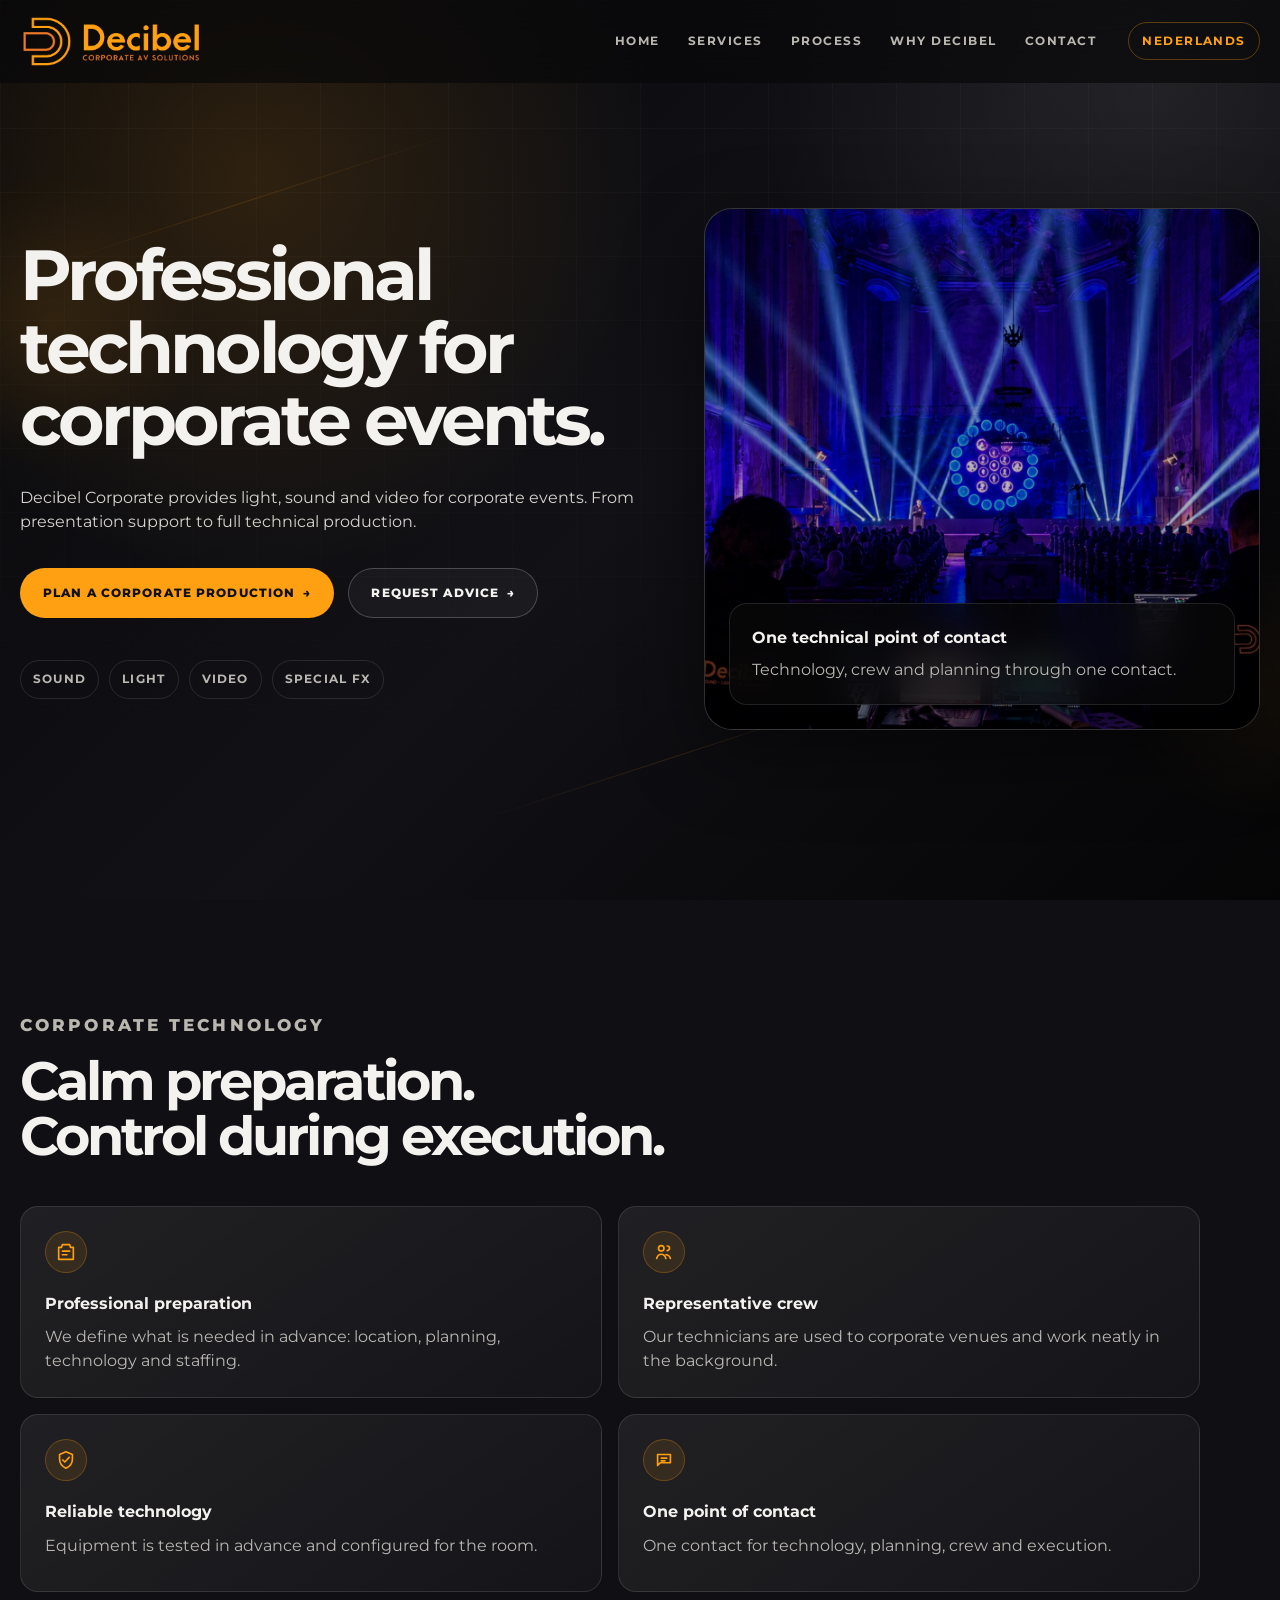
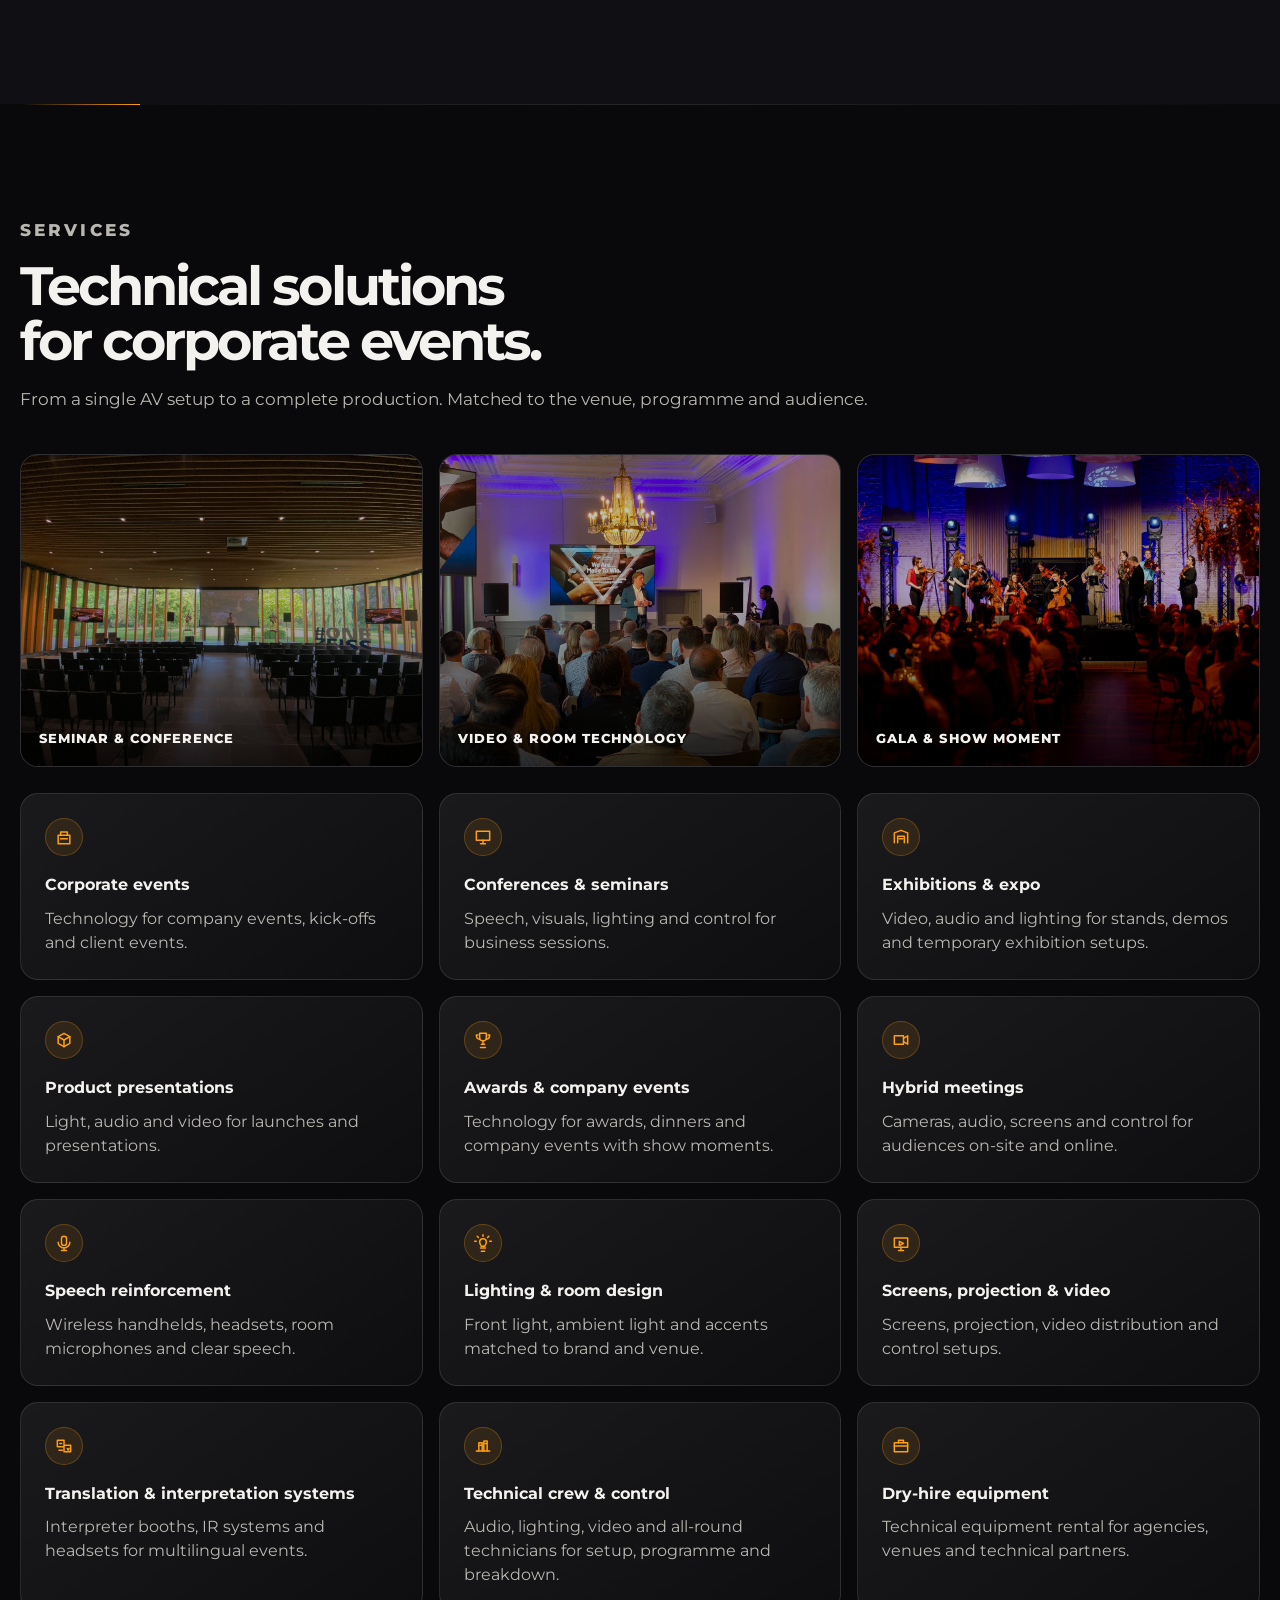
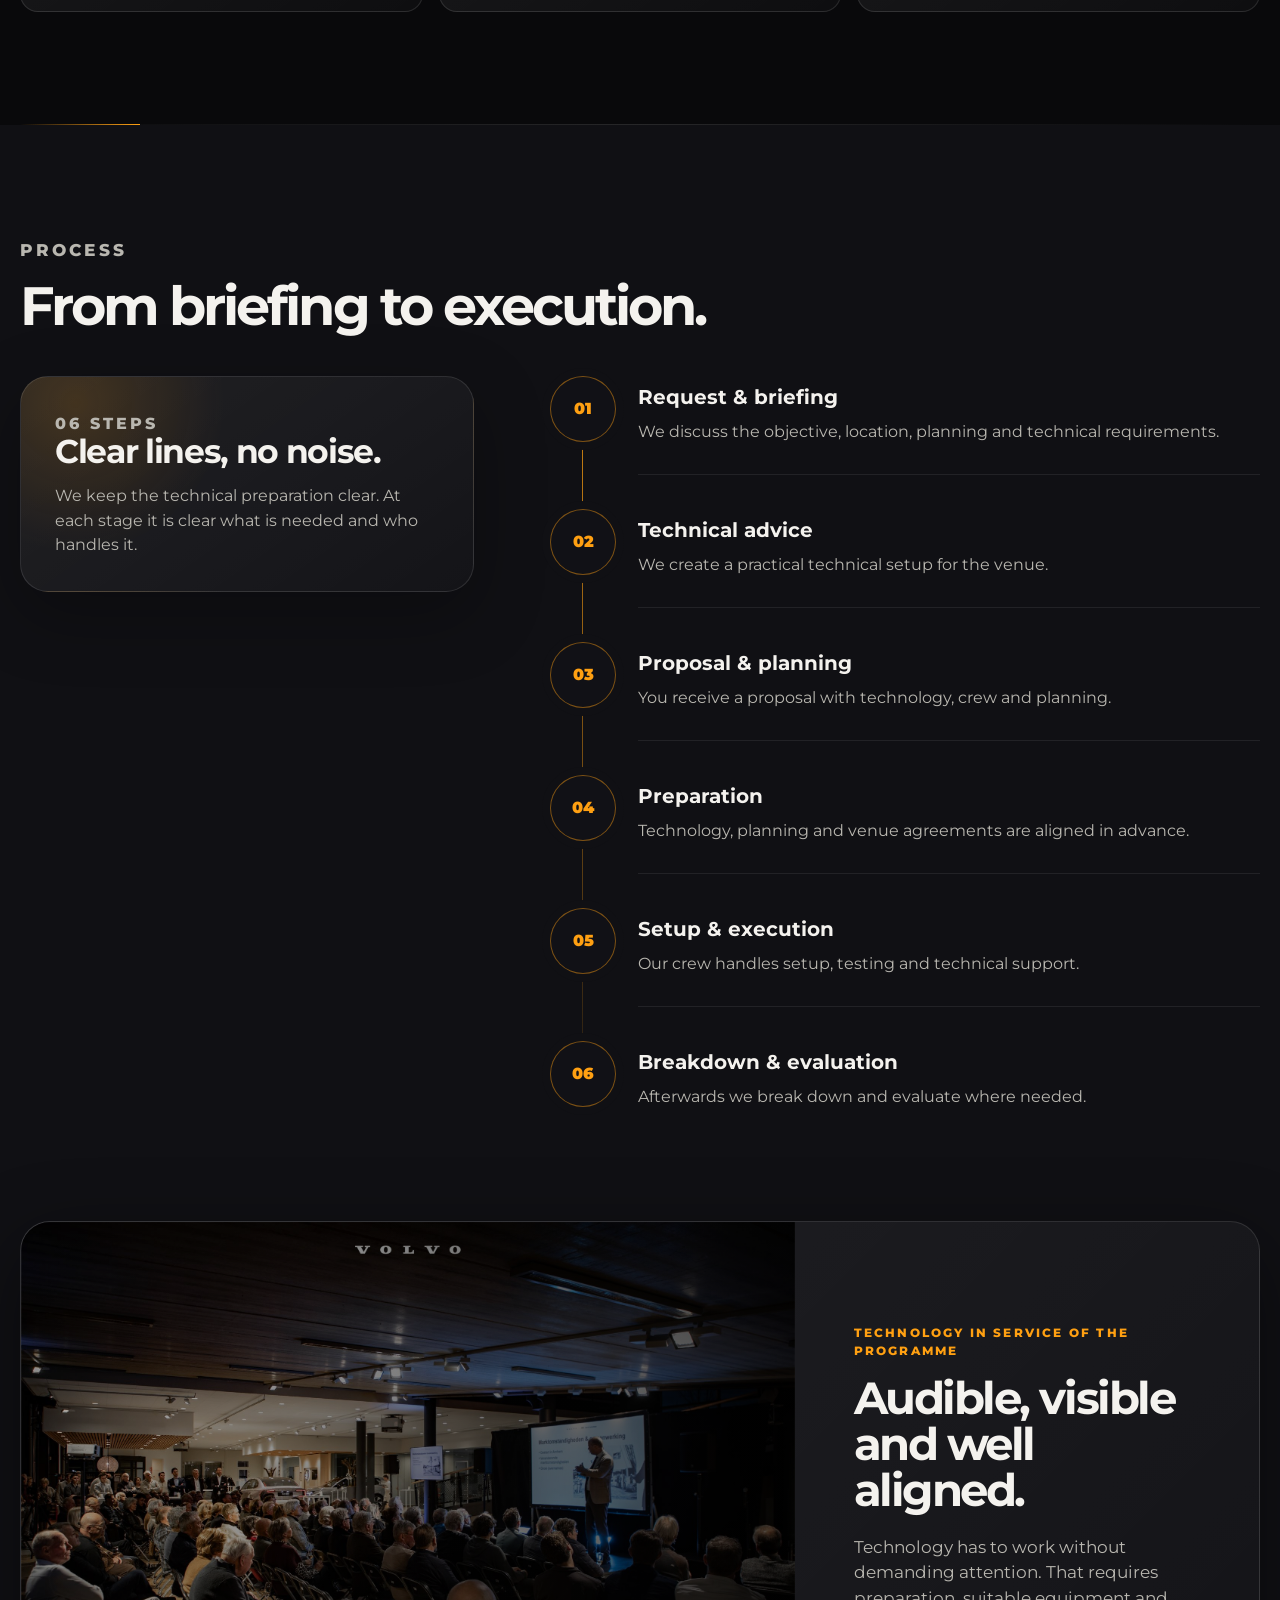
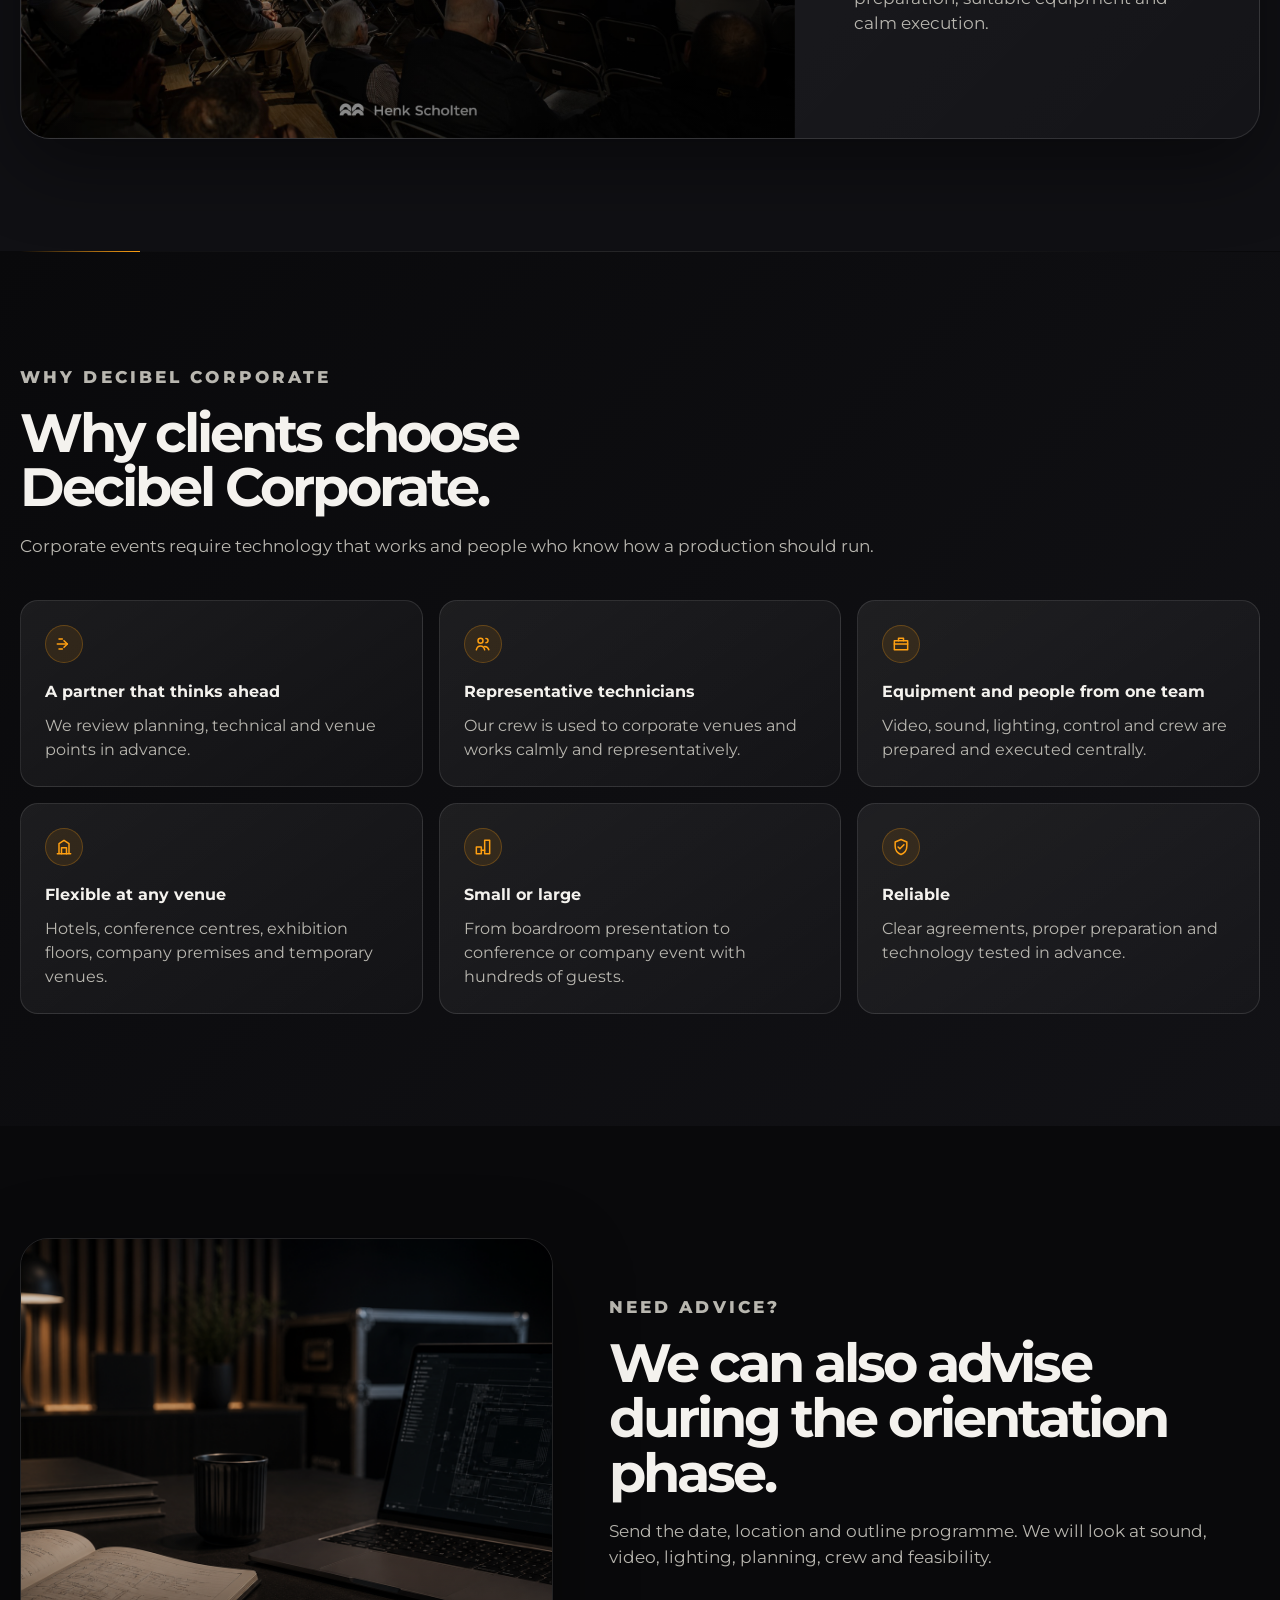
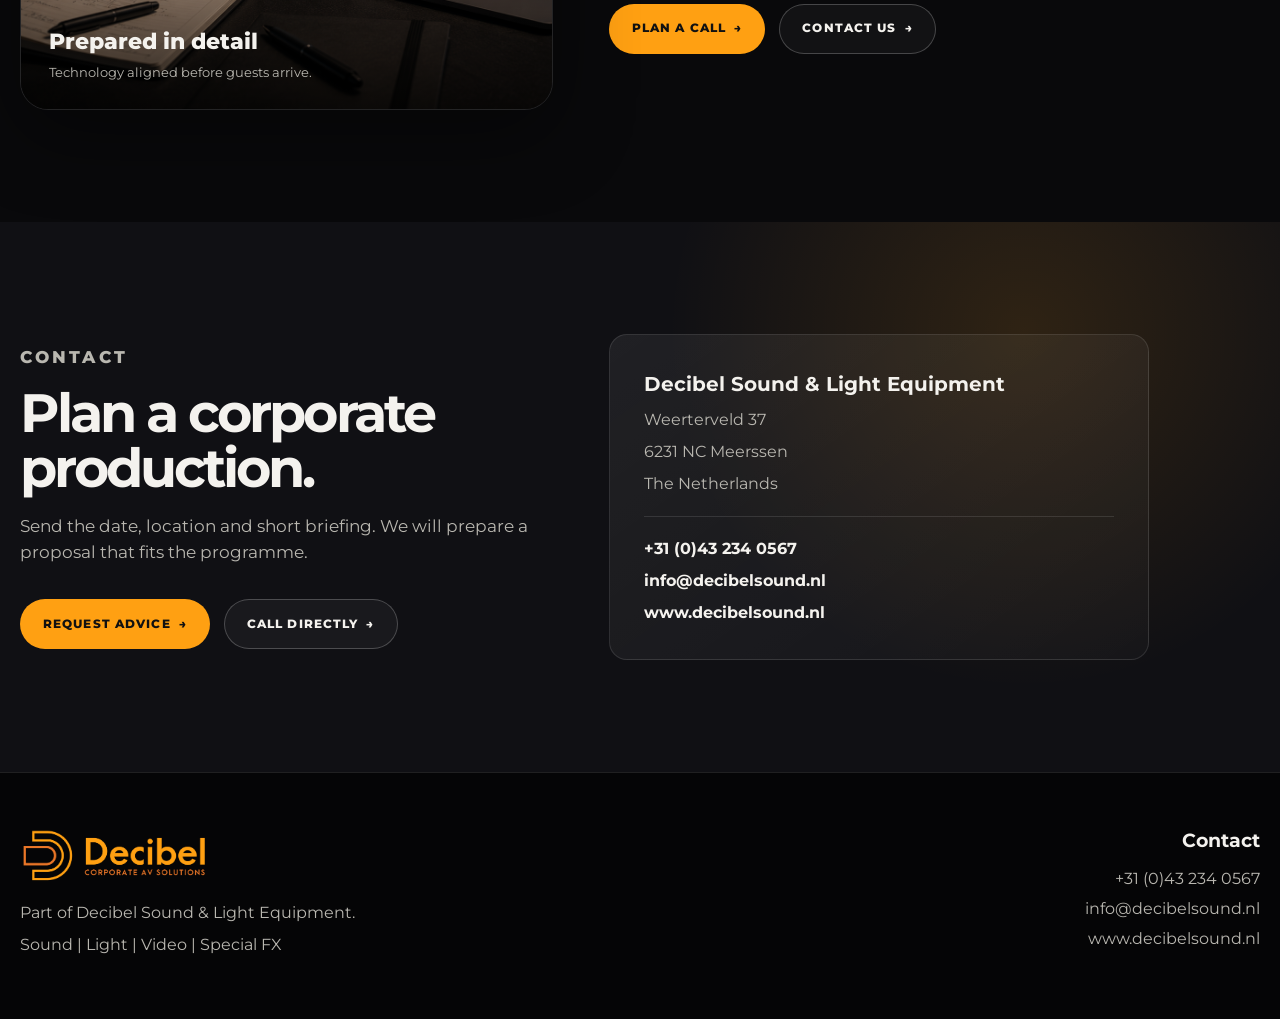
==== en/index.html @ 60fccd9e "Add files via upload" ====
<!DOCTYPE html>

<html lang="en">
<head>
<meta charset="utf-8"/>
<meta content="width=device-width, initial-scale=1" name="viewport"/>










<title>Decibel Corporate | Sound, lighting and video for business events</title><meta content="Decibel Corporate provides sound, lighting, video, show control and technical crew for corporate events, conferences, seminars, trade shows and presentations." name="description"/><meta content="index, follow" name="robots"/><meta content="#0b0b0d" name="theme-color"/><link href="https://corporate.decibelsound.nl/en/" rel="canonical"/><link href="https://corporate.decibelsound.nl/nl/" hreflang="nl" rel="alternate"/><link href="https://corporate.decibelsound.nl/en/" hreflang="en" rel="alternate"/><link href="https://corporate.decibelsound.nl/" hreflang="x-default" rel="alternate"/><meta content="website" property="og:type"/><meta content="Decibel Corporate" property="og:site_name"/><meta content="Decibel Corporate | Corporate event technology" property="og:title"/><meta content="Sound, lighting, video and technical crew for corporate events, conferences, seminars, trade shows and business productions." property="og:description"/><meta content="https://corporate.decibelsound.nl/en/" property="og:url"/><meta content="en_US" property="og:locale"/><meta content="https://corporate.decibelsound.nl/assets/hero-corporate.jpg" property="og:image"/><meta content="2048" property="og:image:width"/><meta content="1152" property="og:image:height"/><meta content="Decibel Corporate event technology in a blue-lit venue" property="og:image:alt"/><meta content="summary_large_image" name="twitter:card"/><meta content="Decibel Corporate | Corporate event technology" name="twitter:title"/><meta content="Sound, lighting, video and technical crew for corporate events, conferences, seminars, trade shows and business productions." name="twitter:description"/><meta content="https://corporate.decibelsound.nl/assets/hero-corporate.jpg" name="twitter:image"/><link href="https://fonts.googleapis.com" rel="preconnect"/><link crossorigin="" href="https://fonts.gstatic.com" rel="preconnect"/><link as="image" fetchpriority="high" href="../assets/hero-corporate.jpg" rel="preload"/><link href="../assets/favicon.png" rel="icon" type="image/png"/><link href="../assets/apple-touch-icon.png" rel="apple-touch-icon"/><link href="../site.webmanifest" rel="manifest"/><link href="https://fonts.googleapis.com/css2?family=Montserrat:wght@400;500;600;700;800&amp;display=swap" rel="stylesheet"/><link href="../style.css" rel="stylesheet"/><script type="application/ld+json">{
  "@context": "https://schema.org",
  "@type": "LocalBusiness",
  "name": "Decibel Corporate",
  "alternateName": "Decibel Corporate AV Solutions",
  "parentOrganization": {
    "@type": "Organization",
    "name": "Decibel Sound & Light Equipment",
    "url": "https://www.decibelsound.nl/"
  },
  "url": "https://corporate.decibelsound.nl/",
  "telephone": "+31 43 234 0567",
  "email": "info@decibelsound.nl",
  "image": "https://corporate.decibelsound.nl/assets/hero-corporate.jpg",
  "logo": "https://corporate.decibelsound.nl/assets/decibel-corporate.png",
  "address": {
    "@type": "PostalAddress",
    "streetAddress": "Weerterveld 37",
    "postalCode": "6231 NC",
    "addressLocality": "Meerssen",
    "addressCountry": "NL"
  },
  "areaServed": [
    "Nederland",
    "Belgium",
    "Germany"
  ],
  "description": "Decibel Corporate provides sound, lighting, video, show control and technical crew for corporate events, conferences, seminars, trade shows and presentations."
}</script></head>
<body>
<a class="skip-link" href="#main">Skip to content</a>
<header class="site-header" id="siteHeader">
<div class="container header-inner">
<a aria-label="Decibel Corporate home" class="brand" href="#home">
<img alt="Decibel Corporate AV Solutions" class="brand-logo corporate-logo" height="609" src="../assets/decibel-corporate.png" width="2047"/>
</a>
<button aria-controls="siteNav" aria-expanded="false" aria-label="Open menu" class="nav-toggle" id="navToggle">
<span></span><span></span><span></span>
</button>
<nav aria-label="Main navigation" class="site-nav" id="siteNav">
<a href="#home">Home</a>
<a href="#diensten">Services</a>
<a href="#werkwijze">Process</a>
<a href="#waarom">Why Decibel</a>
<a href="#contact">Contact</a>
<a class="nav-language" data-lang-switch="nl" href="../nl/index.html">Nederlands</a></nav>
</div>
</header>
<main id="main">
<section class="hero section" id="home">
<div class="hero-bg"></div>
<div aria-hidden="true" class="ambient-orb orb-one"></div>
<div aria-hidden="true" class="ambient-orb orb-two"></div>
<div aria-hidden="true" class="tech-lines"><span></span><span></span><span></span></div>
<div class="container hero-grid">
<div class="hero-content reveal">
<h1>Professional technology for corporate events.</h1>
<p class="hero-subtitle">Decibel Corporate provides light, sound and video for corporate events. From presentation support to full technical production.</p>
<div class="hero-actions">
<a class="btn btn-primary" href="#contact">Plan a corporate production <span aria-hidden="true" class="btn-arrow">→</span></a>
<a class="btn btn-secondary" href="#diensten">Request advice <span aria-hidden="true" class="btn-arrow">→</span></a>
</div>
<div aria-label="Core areas" class="hero-meta">
<span>Sound</span>
<span>Light</span>
<span>Video</span>
<span>Special FX</span>
</div>
</div>
<div aria-label="Corporate event with light, sound and control" class="hero-visual reveal">
<div class="visual-card image-card">
<img alt="Control position during a corporate production in a blue-lit venue with Decibel crew" fetchpriority="high" height="1152" src="../assets/hero-corporate.jpg" width="2048"/>
<div class="visual-panel">
<strong>One technical point of contact</strong>
<p>Technology, crew and planning through one contact.</p>
</div>
</div>
</div>
</div>
</section>
<section aria-labelledby="trust-title" class="section trust">
<div class="container">
<div class="section-heading reveal">
<p class="eyebrow">Corporate technology</p>
<h2 id="trust-title">Calm preparation.<br/><span class="headline-line">Control during execution.</span></h2>
</div>
<div class="trust-grid compact-trust">
<article class="trust-item reveal"><div class="mini-icon icon-plan"><svg aria-hidden="true" viewbox="0 0 24 24"><path d="M8 4h8l1 3h3v13H4V7h3l1-3Z"></path><path d="M8 11h8M8 15h5"></path></svg></div><h3>Professional preparation</h3><p>We define what is needed in advance: location, planning, technology and staffing.</p></article>
<article class="trust-item reveal"><div class="mini-icon icon-crew"><svg aria-hidden="true" viewbox="0 0 24 24"><path d="M9 11a3 3 0 1 0 0-6 3 3 0 0 0 0 6Z"></path><path d="M15.5 10.5a2.5 2.5 0 1 0 0-5"></path><path d="M4 19c.8-3 2.6-4.5 5-4.5s4.2 1.5 5 4.5"></path><path d="M14 15c2.4.1 4.2 1.4 5 4"></path></svg></div><h3>Representative crew</h3><p>Our technicians are used to corporate venues and work neatly in the background.</p></article>
<article class="trust-item reveal"><div class="mini-icon icon-signal"><svg aria-hidden="true" viewbox="0 0 24 24"><path d="M12 3l7 3v5c0 4.4-2.8 8.2-7 10-4.2-1.8-7-5.6-7-10V6l7-3Z"></path><path d="M8.5 12l2.2 2.2 4.8-5"></path></svg></div><h3>Reliable technology</h3><p>Equipment is tested in advance and configured for the room.</p></article>
<article class="trust-item reveal"><div class="mini-icon icon-contact"><svg aria-hidden="true" viewbox="0 0 24 24"><path d="M5 6h14v9H8l-3 3V6Z"></path><path d="M9 10h6M9 13h4"></path></svg></div><h3>One point of contact</h3><p>One contact for technology, planning, crew and execution.</p></article>
</div>
</div>
</section>
<div aria-hidden="true" class="section-divider"><span></span></div>
<section aria-labelledby="services-title" class="section services" id="diensten">
<div class="container">
<div class="section-heading wide reveal">
<p class="eyebrow">Services</p>
<h2 id="services-title">Technical solutions<br/><span class="headline-line">for corporate events.</span></h2>
<p>From a single AV setup to a complete production. Matched to the venue, programme and audience.</p>
</div>
<div aria-label="Examples of corporate productions and technology" class="image-strip reveal">
<figure><img alt="Clean seminar setup with projection screen and room audio" decoding="async" height="1200" loading="lazy" src="../assets/boardroom-seminar.jpeg" width="1600"/><figcaption>Seminar &amp; conference</figcaption></figure>
<figure><img alt="Corporate presentation with screens, audio and camera" decoding="async" height="1125" loading="lazy" src="../assets/venue-truck.jpg" width="1448"/><figcaption>Video &amp; room technology</figcaption></figure>
<figure><img alt="Business dinner with stage, lighting and live music" decoding="async" height="1000" loading="lazy" src="../assets/corporate-gala.jpg" width="1500"/><figcaption>Gala &amp; show moment</figcaption></figure>
</div>
<div class="card-grid services-grid">
<article class="service-card reveal"><div aria-hidden="true" class="service-icon"><svg aria-hidden="true" viewbox="0 0 24 24"><path d="M5 10h14v10H5V10Z"></path><path d="M8 10V6h8v4M8 14h8"></path></svg></div><h3>Corporate events</h3><p>Technology for company events, kick-offs and client events.</p></article>
<article class="service-card reveal"><div aria-hidden="true" class="service-icon"><svg aria-hidden="true" viewbox="0 0 24 24"><path d="M4 5h16v11H4V5Z"></path><path d="M9 20h6M12 16v4"></path></svg></div><h3>Conferences &amp; seminars</h3><p>Speech, visuals, lighting and control for business sessions.</p></article>
<article class="service-card reveal"><div aria-hidden="true" class="service-icon"><svg aria-hidden="true" viewbox="0 0 24 24"><path d="M4 19V7l8-3 8 3v12"></path><path d="M8 19v-8h8v8M10 14h4"></path></svg></div><h3>Exhibitions &amp; expo</h3><p>Video, audio and lighting for stands, demos and temporary exhibition setups.</p></article>
<article class="service-card reveal"><div aria-hidden="true" class="service-icon"><svg aria-hidden="true" viewbox="0 0 24 24"><path d="M12 4l7 4-7 4-7-4 7-4Z"></path><path d="M5 8v8l7 4 7-4V8"></path><path d="M12 12v8"></path></svg></div><h3>Product presentations</h3><p>Light, audio and video for launches and presentations.</p></article>
<article class="service-card reveal"><div aria-hidden="true" class="service-icon"><svg aria-hidden="true" viewbox="0 0 24 24"><path d="M8 4h8v5a4 4 0 0 1-8 0V4Z"></path><path d="M6 6H4c0 3 1.5 5 4 5M18 6h2c0 3-1.5 5-4 5"></path><path d="M12 13v4M9 21h6M10 17h4"></path></svg></div><h3>Awards &amp; company events</h3><p>Technology for awards, dinners and company events with show moments.</p></article>
<article class="service-card reveal"><div aria-hidden="true" class="service-icon"><svg aria-hidden="true" viewbox="0 0 24 24"><path d="M4 7h11v10H4V7Z"></path><path d="M15 10l5-3v10l-5-3"></path></svg></div><h3>Hybrid meetings</h3><p>Cameras, audio, screens and control for audiences on-site and online.</p></article>
<article class="service-card reveal"><div aria-hidden="true" class="service-icon"><svg aria-hidden="true" viewbox="0 0 24 24"><path d="M12 4a3 3 0 0 0-3 3v5a3 3 0 0 0 6 0V7a3 3 0 0 0-3-3Z"></path><path d="M5 11a7 7 0 0 0 14 0M12 18v3M9 21h6"></path></svg></div><h3>Speech reinforcement</h3><p>Wireless handhelds, headsets, room microphones and clear speech.</p></article>
<article class="service-card reveal"><div aria-hidden="true" class="service-icon"><svg aria-hidden="true" viewbox="0 0 24 24"><path d="M9 18h6M10 22h4"></path><path d="M8 11a4 4 0 1 1 8 0c0 2-1.4 3-2 5h-4c-.6-2-2-3-2-5Z"></path><path d="M12 2v2M4 10H2M22 10h-2M5 4l1.5 1.5M19 4l-1.5 1.5"></path></svg></div><h3>Lighting &amp; room design</h3><p>Front light, ambient light and accents matched to brand and venue.</p></article>
<article class="service-card reveal"><div aria-hidden="true" class="service-icon"><svg aria-hidden="true" viewbox="0 0 24 24"><path d="M4 6h16v11H4V6Z"></path><path d="M9 21h6M12 17v4"></path><path d="M10 10l5 2.5-5 2.5v-5Z"></path></svg></div><h3>Screens, projection &amp; video</h3><p>Screens, projection, video distribution and control setups.</p></article>
<article class="service-card reveal"><div aria-hidden="true" class="service-icon"><svg aria-hidden="true" viewbox="0 0 24 24"><path d="M4 5h8v8H4V5ZM12 11h8v8h-8v-8Z"></path><path d="M7 9h2M6 17h4M16 15l1 2 1-2"></path></svg></div><h3>Translation &amp; interpretation systems</h3><p>Interpreter booths, IR systems and headsets for multilingual events.</p></article>
<article class="service-card reveal"><div aria-hidden="true" class="service-icon"><svg aria-hidden="true" viewbox="0 0 24 24"><path d="M4 18h16"></path><path d="M7 18V8h4v10M13 18V6h4v12"></path><path d="M8 11h2M14 9h2"></path></svg></div><h3>Technical crew &amp; control</h3><p>Audio, lighting, video and all-round technicians for setup, programme and breakdown.</p></article>
<article class="service-card reveal"><div aria-hidden="true" class="service-icon"><svg aria-hidden="true" viewbox="0 0 24 24"><path d="M4 8h16v11H4V8Z"></path><path d="M9 8V5h6v3M4 12h16"></path></svg></div><h3>Dry-hire equipment</h3><p>Technical equipment rental for agencies, venues and technical partners.</p></article>
</div>
</div>
</section>
<div aria-hidden="true" class="section-divider reverse"><span></span></div>
<section aria-labelledby="process-title" class="section process" id="werkwijze">
<div class="container">
<div class="section-heading reveal">
<p class="eyebrow">Process</p>
<h2 id="process-title">From briefing to execution.</h2>
</div>
<div class="process-layout reveal">
<div class="process-intro">
<p class="process-kicker">06 steps</p>
<h3>Clear lines, no noise.</h3>
<p>We keep the technical preparation clear. At each stage it is clear what is needed and who handles it.</p>
</div>
<div aria-label="Process in six steps" class="process-line">
<article class="process-step reveal">
<span class="process-number">01</span>
<div><h3>Request &amp; briefing</h3><p>We discuss the objective, location, planning and technical requirements.</p></div>
</article>
<article class="process-step reveal">
<span class="process-number">02</span>
<div><h3>Technical advice</h3><p>We create a practical technical setup for the venue.</p></div>
</article>
<article class="process-step reveal">
<span class="process-number">03</span>
<div><h3>Proposal &amp; planning</h3><p>You receive a proposal with technology, crew and planning.</p></div>
</article>
<article class="process-step reveal">
<span class="process-number">04</span>
<div><h3>Preparation</h3><p>Technology, planning and venue agreements are aligned in advance.</p></div>
</article>
<article class="process-step reveal">
<span class="process-number">05</span>
<div><h3>Setup &amp; execution</h3><p>Our crew handles setup, testing and technical support.</p></div>
</article>
<article class="process-step reveal">
<span class="process-number">06</span>
<div><h3>Breakdown &amp; evaluation</h3><p>Afterwards we break down and evaluate where needed.</p></div>
</article>
</div>
</div>
</div>
</section>
<section aria-label="Corporate production in execution" class="visual-break reveal">
<div class="container visual-break-inner">
<figure class="visual-break-image">
<img alt="Corporate presentation with audience, projection screen and technical support" decoding="async" height="1365" loading="lazy" src="../assets/corporate-volvo.jpg" width="2048"/>
</figure>
<div class="visual-break-copy">
<p class="eyebrow">Technology in service of the programme</p>
<h2>Audible, visible and well aligned.</h2>
<p>Technology has to work without demanding attention. That requires preparation, suitable equipment and calm execution.</p>
</div>
</div>
</section>
<div aria-hidden="true" class="section-divider"><span></span></div>
<section aria-labelledby="client-reasons-title" class="section client-reasons" id="waarom">
<div class="container">
<div class="section-heading wide reveal">
<p class="eyebrow">Why Decibel Corporate</p>
<h2 id="client-reasons-title">Why clients choose<br/><span class="headline-line">Decibel Corporate.</span></h2>
<p>Corporate events require technology that works and people who know how a production should run.</p>
</div>
<div class="card-grid reason-grid">
<article class="service-card reveal"><div aria-hidden="true" class="service-icon"><svg aria-hidden="true" viewbox="0 0 24 24"><path d="M4 12h12"></path><path d="M12 8l4 4-4 4"></path><path d="M6 6h4M6 18h4"></path></svg></div><h3>A partner that thinks ahead</h3><p>We review planning, technical and venue points in advance.</p></article>
<article class="service-card reveal"><div aria-hidden="true" class="service-icon"><svg aria-hidden="true" viewbox="0 0 24 24"><path d="M9 11a3 3 0 1 0 0-6 3 3 0 0 0 0 6Z"></path><path d="M15.5 10.5a2.5 2.5 0 1 0 0-5"></path><path d="M4 19c.8-3 2.6-4.5 5-4.5s4.2 1.5 5 4.5"></path><path d="M14 15c2.4.1 4.2 1.4 5 4"></path></svg></div><h3>Representative technicians</h3><p>Our crew is used to corporate venues and works calmly and representatively.</p></article>
<article class="service-card reveal"><div aria-hidden="true" class="service-icon"><svg aria-hidden="true" viewbox="0 0 24 24"><path d="M4 8h16v11H4V8Z"></path><path d="M9 8V5h6v3M4 12h16"></path></svg></div><h3>Equipment and people from one team</h3><p>Video, sound, lighting, control and crew are prepared and executed centrally.</p></article>
<article class="service-card reveal"><div aria-hidden="true" class="service-icon"><svg aria-hidden="true" viewbox="0 0 24 24"><path d="M4 20h16M6 20V8l6-4 6 4v12"></path><path d="M9 20v-7h6v7"></path></svg></div><h3>Flexible at any venue</h3><p>Hotels, conference centres, exhibition floors, company premises and temporary venues.</p></article>
<article class="service-card reveal"><div aria-hidden="true" class="service-icon"><svg aria-hidden="true" viewbox="0 0 24 24"><path d="M4 12h6v8H4v-8ZM14 4h6v16h-6V4Z"></path><path d="M10 16h4"></path></svg></div><h3>Small or large</h3><p>From boardroom presentation to conference or company event with hundreds of guests.</p></article>
<article class="service-card reveal"><div aria-hidden="true" class="service-icon"><svg aria-hidden="true" viewbox="0 0 24 24"><path d="M12 3l7 3v5c0 4.4-2.8 8.2-7 10-4.2-1.8-7-5.6-7-10V6l7-3Z"></path><path d="M8.5 12l2.2 2.2 4.8-5"></path></svg></div><h3>Reliable</h3><p>Clear agreements, proper preparation and technology tested in advance.</p></article>
</div>
</div>
</section>
<section aria-labelledby="advice-title" class="section why advice-section">
<div class="container why-grid">
<div class="photo-block image-block reveal">
<img alt="Moody office setting with laptop, technical planning and preparation for a corporate production" decoding="async" height="1024" loading="lazy" src="../assets/office-planning.png" width="1536"/>
<div>
<span>Prepared in detail</span>
<small>Technology aligned before guests arrive.</small>
</div>
</div>
<div class="why-content reveal">
<p class="eyebrow">Need advice?</p>
<h2 id="advice-title">We can also advise during the orientation phase.</h2>
<p>Send the date, location and outline programme. We will look at sound, video, lighting, planning, crew and feasibility.</p>
<div class="hero-actions">
<a class="btn btn-primary" href="#contact">Plan a call <span aria-hidden="true" class="btn-arrow">→</span></a>
<a class="btn btn-secondary" href="mailto:info@decibelsound.nl?subject=Decibel%20Corporate%20request">Contact us <span aria-hidden="true" class="btn-arrow">→</span></a>
</div>
</div>
</div>
</section>
<section aria-labelledby="contact-title" class="section contact" id="contact">
<div class="container contact-grid">
<div class="contact-content reveal">
<p class="eyebrow">Contact</p>
<h2 id="contact-title">Plan a corporate production.</h2>
<p>Send the date, location and short briefing. We will prepare a proposal that fits the programme.</p>
<div class="contact-actions">
<a class="btn btn-primary" href="mailto:info@decibelsound.nl?subject=Decibel%20Corporate%20request">Request advice <span aria-hidden="true" class="btn-arrow">→</span></a>
<a class="btn btn-secondary" href="tel:+31432340567">Call directly <span aria-hidden="true" class="btn-arrow">→</span></a>
</div>
</div>
<address class="contact-card reveal">
<strong>Decibel Sound &amp; Light Equipment</strong>
<span>Weerterveld 37</span>
<span>6231 NC Meerssen</span>
<span>The Netherlands</span>
<hr/>
<a href="tel:+31432340567">+31 (0)43 234 0567</a>
<a href="mailto:info@decibelsound.nl">info@decibelsound.nl</a>
<a href="https://www.decibelsound.nl" rel="noopener" target="_blank">www.decibelsound.nl</a>
</address>
</div>
</section>
</main>
<footer class="site-footer">
<div class="container footer-grid footer-grid-clean">
<div class="footer-brand">
<img alt="Decibel Corporate AV Solutions" class="footer-logo" height="609" src="../assets/decibel-corporate.png" width="2047"/>
<p>Part of Decibel Sound &amp; Light Equipment.</p>
<p>Sound | Light | Video | Special FX</p>
</div>
<div class="footer-contact">
<h3>Contact</h3>
<a href="tel:+31432340567">+31 (0)43 234 0567</a>
<a href="mailto:info@decibelsound.nl">info@decibelsound.nl</a>
<a href="https://www.decibelsound.nl" rel="noopener" target="_blank">www.decibelsound.nl</a>
</div>
</div>
</footer>
<script src="../script.js"></script>
</body>
</html>
---- style.css ----
:root {
  --bg: #09090b;
  --bg-soft: #101014;
  --panel: #151519;
  --panel-2: #1b1b20;
  --text: #f4f2ee;
  --muted: #b9b7b0;
  --subtle: #77736c;
  --line: rgba(255,255,255,.11);
  --orange: #ffa012;
  --orange-soft: rgba(255,160,18,.13);
  --shadow: 0 24px 80px rgba(0,0,0,.45);
  --radius: 18px;
  --max: 1240px;
}

* { box-sizing: border-box; }
html { scroll-behavior: smooth; }
body {
  margin: 0;
  background: var(--bg);
  color: var(--text);
  font-family: Futura, "Avenir Next", Montserrat, Arial, sans-serif;
  line-height: 1.5;
  -webkit-font-smoothing: antialiased;
}
body.nav-open { overflow: hidden; }
a { color: inherit; text-decoration: none; }
img { max-width: 100%; display: block; }
.container { width: min(var(--max), calc(100% - 40px)); margin-inline: auto; }

.skip-link {
  position: absolute;
  left: -999px;
  top: 10px;
  z-index: 1000;
  background: var(--orange);
  color: #111;
  padding: 10px 14px;
  border-radius: 8px;
}
.skip-link:focus { left: 10px; }

.site-header {
  position: fixed;
  inset: 0 0 auto 0;
  z-index: 100;
  background: rgba(9,9,11,.72);
  backdrop-filter: blur(16px);
  border-bottom: 1px solid transparent;
  transition: .25s;
}
.site-header.scrolled { border-color: var(--line); background: rgba(9,9,11,.92); }
.header-inner { height: 82px; display: flex; align-items: center; justify-content: space-between; gap: 26px; }
.brand { display: flex; align-items: center; }
.brand-logo { width: 184px; height: auto; }
.site-nav { display: flex; align-items: center; gap: 28px; }
.site-nav a { font-size: .78rem; text-transform: uppercase; letter-spacing: .12em; color: var(--muted); font-weight: 700; transition: .2s; }
.site-nav a:hover,
.site-nav a:focus { color: var(--text); }
.nav-toggle { display: none; background: transparent; border: 0; width: 44px; height: 44px; cursor: pointer; }
.nav-toggle span { display: block; height: 2px; background: var(--text); margin: 7px 4px; transition: .2s; }

.section { position: relative; padding: 112px 0; }
.hero { min-height: 100vh; display: flex; align-items: center; overflow: hidden; padding-top: 150px; }
.hero-bg {
  position: absolute;
  inset: 0;
  background:
    radial-gradient(circle at 20% 20%, rgba(255,160,18,.14), transparent 32%),
    radial-gradient(circle at 90% 10%, rgba(255,255,255,.08), transparent 28%),
    linear-gradient(135deg, #09090b 0%, #111116 52%, #050506 100%);
}
.hero-bg:after {
  content: "";
  position: absolute;
  inset: 0;
  background-image: linear-gradient(rgba(255,255,255,.03) 1px, transparent 1px), linear-gradient(90deg, rgba(255,255,255,.03) 1px, transparent 1px);
  background-size: 64px 64px;
  mask-image: linear-gradient(to bottom, rgba(0,0,0,.9), transparent);
}
.hero-grid { position: relative; display: grid; grid-template-columns: 1.05fr .95fr; gap: 70px; align-items: center; }
.eyebrow { margin: 0 0 16px; color: var(--orange); font-weight: 800; letter-spacing: .18em; text-transform: uppercase; font-size: .76rem; }
.hero h1,
.section-heading h2,
.why-content h2,
.contact-content h2 { margin: 0; color: var(--text); line-height: 1.02; letter-spacing: -.055em; }
.hero h1 { font-size: clamp(2.85rem, 5.55vw, 5.35rem); max-width: 760px; }
.hero-subtitle { font-size: clamp(1.02rem, 1.28vw, 1.2rem); max-width: 720px; margin: 28px 0 0; color: #d7d4cd; }
.hero-actions,
.contact-actions { display: flex; gap: 14px; flex-wrap: wrap; margin-top: 34px; }
.btn { display: inline-flex; align-items: center; justify-content: center; min-height: 50px; padding: 0 22px; border-radius: 999px; font-weight: 800; font-size: .78rem; letter-spacing: .09em; text-transform: uppercase; border: 1px solid transparent; transition: .2s; }
.btn:focus { outline: 3px solid rgba(255,160,18,.45); outline-offset: 3px; }
.btn-primary { background: var(--orange); color: #111; }
.btn-primary:hover { transform: translateY(-2px); box-shadow: 0 16px 40px rgba(255,160,18,.22); }
.btn-secondary { border-color: rgba(255,255,255,.22); color: var(--text); background: rgba(255,255,255,.04); }
.btn-secondary:hover { border-color: var(--orange); background: var(--orange-soft); }
.hero-meta { display: flex; flex-wrap: wrap; gap: 10px; margin-top: 42px; }
.hero-meta span { padding: 9px 12px; border: 1px solid var(--line); border-radius: 999px; color: var(--muted); font-size: .78rem; font-weight: 700; letter-spacing: .1em; text-transform: uppercase; }
.hero-visual { min-height: 520px; }
.visual-card { position: relative; height: 100%; min-height: 520px; border: 1px solid var(--line); border-radius: 28px; background: linear-gradient(145deg, rgba(255,255,255,.08), rgba(255,255,255,.025)); box-shadow: var(--shadow); overflow: hidden; }
.image-card img { width: 100%; height: 100%; min-height: 520px; object-fit: cover; object-position: center center; filter: brightness(.72); }
.visual-panel { position: absolute; z-index: 2; left: 24px; right: 24px; bottom: 24px; padding: 22px; border-radius: 18px; background: rgba(8,8,10,.78); backdrop-filter: blur(18px); border: 1px solid var(--line); box-shadow: 0 18px 50px rgba(0,0,0,.34); }
.visual-panel p { margin: 8px 0 0; color: var(--muted); }

.section-heading { max-width: 760px; margin-bottom: 42px; }
.section-heading.wide { max-width: 850px; }
.section-heading h2,
.why-content h2,
.contact-content h2 { font-size: clamp(2.1rem, 4.2vw, 4.1rem); }
.section-heading p,
.why-content p,
.contact-content p { color: var(--muted); font-size: 1.08rem; }

.trust,
.process { background: var(--bg-soft); }
.trust-grid,
.card-grid { display: grid; grid-template-columns: repeat(3, 1fr); gap: 16px; }
.compact-trust { grid-template-columns: repeat(2, minmax(0, 1fr)); max-width: 1180px; }
.trust-item,
.service-card,
.step,
.contact-card { border: 1px solid var(--line); background: linear-gradient(145deg, rgba(255,255,255,.07), rgba(255,255,255,.025)); border-radius: var(--radius); padding: 24px; }
.trust-item { min-height: 156px; }
.trust-item h3,
.service-card h3,
.step h3 { margin: 0 0 10px; font-size: 1.03rem; }
.trust-item p,
.service-card p,
.step p { margin: 0; color: var(--muted); }
.service-card { min-height: 158px; transition: .2s; }
.service-card:hover { transform: translateY(-4px); border-color: rgba(255,160,18,.45); }

.image-strip { display: grid; grid-template-columns: repeat(3, 1fr); gap: 16px; margin: 34px 0 26px; }
.image-strip figure { position: relative; min-height: 310px; margin: 0; border-radius: var(--radius); overflow: hidden; border: 1px solid var(--line); background: var(--panel); }
.image-strip img { width: 100%; height: 100%; object-fit: cover; filter: brightness(.76); }
.image-strip figure:after { content: ""; position: absolute; inset: 45% 0 0; background: linear-gradient(to top, rgba(0,0,0,.72), transparent); }
.image-strip figcaption { position: absolute; left: 18px; right: 18px; bottom: 18px; z-index: 1; font-size: .8rem; font-weight: 800; letter-spacing: .08em; text-transform: uppercase; }

.timeline { display: grid; grid-template-columns: repeat(6, 1fr); gap: 14px; }
.step { position: relative; min-height: 222px; }
.step span { display: inline-flex; width: 42px; height: 42px; align-items: center; justify-content: center; border: 1px solid rgba(255,160,18,.35); background: var(--orange-soft); border-radius: 50%; color: var(--orange); font-weight: 800; margin-bottom: 24px; }
.step h3 { font-size: .99rem; }
.step p { font-size: .94rem; line-height: 1.45; }

.client-reasons { background: linear-gradient(135deg, #09090b, #121216); }
.reason-grid { grid-template-columns: repeat(3, 1fr); }

.why-grid,
.contact-grid { display: grid; grid-template-columns: .9fr 1.1fr; gap: 56px; align-items: center; }
.photo-block { position: relative; min-height: 470px; border-radius: 28px; border: 1px solid var(--line); box-shadow: var(--shadow); overflow: hidden; }
.image-block img { width: 100%; height: 100%; min-height: 470px; object-fit: cover; filter: brightness(.82); }
.photo-block:after { content: ""; position: absolute; inset: 58% 0 0; background: linear-gradient(to top, rgba(0,0,0,.68), transparent); pointer-events: none; }
.photo-block > div { position: absolute; left: 28px; right: 28px; bottom: 26px; z-index: 1; padding: 0; background: transparent; }
.photo-block span { display: block; font-size: 1.35rem; font-weight: 800; }
.photo-block small { display: block; color: var(--muted); margin-top: 6px; }

.contact { background: radial-gradient(circle at 80% 20%, rgba(255,160,18,.13), transparent 32%), var(--bg-soft); }
.contact-card { font-style: normal; display: grid; gap: 8px; padding: 34px; width: min(100%, 540px); justify-self: start; }
.contact-card strong { font-size: 1.28rem; }
.contact-card span { color: var(--muted); }
.contact-card a { color: var(--text); font-weight: 700; }
.contact-card a:hover { color: var(--orange); }
.contact-card hr { width: 100%; border: 0; border-top: 1px solid var(--line); margin: 12px 0; }

.site-footer { padding: 54px 0; background: #050506; border-top: 1px solid var(--line); }
.footer-grid-clean { display: grid; grid-template-columns: 1fr 1fr; gap: 30px; align-items: start; }
.footer-logo { width: 190px; height: auto; margin-bottom: 18px; }
.site-footer h3 { margin: 0 0 12px; }
.site-footer p { margin: 0 0 8px; color: var(--muted); }
.site-footer a { display: block; color: var(--muted); margin: 6px 0; }
.site-footer a:hover { color: var(--orange); }
.footer-contact { text-align: right; justify-self: end; }

.reveal { opacity: 0; transform: translateY(22px); transition: opacity .7s ease, transform .7s ease; }
.reveal.visible { opacity: 1; transform: none; }

@media (max-width: 1080px) {
  .hero-grid,
  .why-grid,
  .contact-grid { grid-template-columns: 1fr; }
  .hero-visual,
  .visual-card { min-height: 420px; }
  .timeline { grid-template-columns: repeat(2, 1fr); }
  .reason-grid { grid-template-columns: repeat(2, 1fr); }
}

@media (max-width: 820px) {
  .header-inner { height: 72px; }
  .brand-logo { width: 150px; }
  .nav-toggle { display: block; }
  .site-nav { position: fixed; top: 72px; left: 20px; right: 20px; display: grid; gap: 0; padding: 10px; background: rgba(15,15,18,.98); border: 1px solid var(--line); border-radius: 18px; box-shadow: var(--shadow); opacity: 0; visibility: hidden; transform: translateY(-10px); transition: .2s; }
  .site-nav.open { opacity: 1; visibility: visible; transform: none; }
  .site-nav a { padding: 16px; border-bottom: 1px solid var(--line); }
  .site-nav a:last-child { border-bottom: 0; }
  .section { padding: 78px 0; }
  .hero { padding-top: 116px; }
  .trust-grid,
  .card-grid,
  .image-strip { grid-template-columns: 1fr 1fr; }
  .hero h1 { font-size: clamp(2.5rem, 11vw, 4.3rem); }
  .footer-grid-clean { grid-template-columns: 1fr; }
  .footer-contact { text-align: left; justify-self: start; }
}

@media (max-width: 560px) {
  .container { width: min(100% - 28px, var(--max)); }
  .trust-grid,
  .card-grid,
  .timeline,
  .image-strip,
  .reason-grid { grid-template-columns: 1fr; }
  .hero-actions,
  .contact-actions { display: grid; }
  .btn { width: 100%; }
  .visual-panel { left: 14px; right: 14px; bottom: 14px; }
  .photo-block > div { left: 20px; right: 20px; bottom: 20px; }
  .contact-card { padding: 24px; }
}


/* Premium motion and technical visual layer */
.ambient-orb {
  position: absolute;
  width: 320px;
  height: 320px;
  border-radius: 50%;
  background: radial-gradient(circle, rgba(255,160,18,.18), transparent 64%);
  filter: blur(12px);
  pointer-events: none;
  opacity: .62;
  animation: floatOrb 9s ease-in-out infinite;
}
.orb-one { left: -110px; top: 18%; }
.orb-two { right: -140px; bottom: 6%; animation-delay: -4s; opacity: .32; }
.tech-lines { position:absolute; inset:0; pointer-events:none; opacity:.35; overflow:hidden; }
.tech-lines span { position:absolute; height:1px; width:34vw; background:linear-gradient(90deg, transparent, rgba(255,160,18,.42), transparent); transform:rotate(-18deg); animation: lineDrift 9s linear infinite; }
.tech-lines span:nth-child(1){ top:22%; left:3%; }
.tech-lines span:nth-child(2){ top:54%; right:8%; animation-delay:-3s; }
.tech-lines span:nth-child(3){ bottom:16%; left:36%; animation-delay:-6s; }

@keyframes floatOrb { 0%,100%{ transform:translate3d(0,0,0) scale(1);} 50%{ transform:translate3d(18px,-18px,0) scale(1.05);} }
@keyframes lineDrift { 0%{ transform:translateX(-8%) rotate(-18deg); opacity:.12;} 45%{ opacity:.5;} 100%{ transform:translateX(8%) rotate(-18deg); opacity:.12;} }

.section-divider { height:1px; width:min(var(--max), calc(100% - 40px)); margin:0 auto; position:relative; background:linear-gradient(90deg, transparent, rgba(255,255,255,.12), transparent); }
.section-divider span { position:absolute; left:0; top:0; height:1px; width:120px; background:linear-gradient(90deg, transparent, var(--orange)); animation: scanLine 4.8s ease-in-out infinite; }
.section-divider.reverse span { animation-direction: reverse; }
@keyframes scanLine { 0%{ left:0; opacity:.15;} 50%{ opacity:.85;} 100%{ left:calc(100% - 120px); opacity:.15;} }

.btn { gap: 8px; overflow:hidden; }
.btn-arrow { display:inline-block; transition: transform .22s ease; }
.btn:hover .btn-arrow { transform: translateX(4px); }

.trust-item, .service-card, .contact-card, .visual-card, .photo-block, .image-strip figure {
  position: relative;
}
.trust-item::after, .service-card::after, .contact-card::after {
  content:"";
  position:absolute;
  inset:0;
  border-radius:inherit;
  background:linear-gradient(135deg, rgba(255,160,18,.12), transparent 38%);
  opacity:0;
  transition:.25s ease;
  pointer-events:none;
}
.trust-item:hover::after, .service-card:hover::after, .contact-card:hover::after { opacity:1; }
.trust-item:hover, .contact-card:hover { border-color: rgba(255,160,18,.34); }

.mini-icon, .service-icon {
  width: 42px;
  height: 42px;
  border-radius: 999px;
  display: inline-flex;
  align-items: center;
  justify-content: center;
  margin-bottom: 18px;
  background: rgba(255,160,18,.1);
  border: 1px solid rgba(255,160,18,.26);
  color: var(--orange);
}
.mini-icon svg, .service-icon svg { width:22px; height:22px; fill:none; stroke:currentColor; stroke-width:1.8; stroke-linecap:round; stroke-linejoin:round; }
.service-icon { width:38px; height:38px; margin-bottom:16px; }
.service-icon svg { width:20px; height:20px; }

.image-strip figure img, .image-card img, .image-block img { transition: transform 1.2s ease, filter .45s ease; }
.image-strip figure:hover img, .visual-card:hover img, .photo-block:hover img { transform: scale(1.035); filter: brightness(.86); }
.hero-meta span { transition:.2s ease; }
.hero-meta span:hover { color:var(--text); border-color:rgba(255,160,18,.42); background:rgba(255,160,18,.08); }

/* Renewed process section */
.timeline { display:none; }
.process-layout {
  display:grid;
  grid-template-columns: .78fr 1.22fr;
  gap: clamp(36px, 6vw, 84px);
  align-items:start;
}
.process-intro {
  position: sticky;
  top: 118px;
  padding: 34px;
  border-radius: 28px;
  border: 1px solid var(--line);
  background:
    radial-gradient(circle at 12% 12%, rgba(255,160,18,.16), transparent 34%),
    linear-gradient(145deg, rgba(255,255,255,.07), rgba(255,255,255,.02));
  box-shadow: 0 22px 70px rgba(0,0,0,.28);
}
.process-kicker {
  margin:0 0 18px;
  color:var(--orange);
  font-size:.76rem;
  letter-spacing:.18em;
  text-transform:uppercase;
  font-weight:800;
}
.process-intro h3 { margin:0 0 14px; font-size:clamp(1.7rem, 2.6vw, 2.75rem); line-height:1.02; letter-spacing:-.04em; }
.process-intro p { margin:0; color:var(--muted); font-size:1.02rem; }
.process-line { position:relative; display:grid; gap:0; }
.process-line::before {
  content:"";
  position:absolute;
  left:32px;
  top:14px;
  bottom:14px;
  width:1px;
  background:linear-gradient(to bottom, rgba(255,160,18,.8), rgba(255,160,18,.08));
}
.process-line::after {
  content:"";
  position:absolute;
  left:32px;
  top:14px;
  width:1px;
  height:var(--process-progress, 0%);
  max-height:calc(100% - 28px);
  background:var(--orange);
  box-shadow:0 0 24px rgba(255,160,18,.48);
}
.process-step {
  position:relative;
  display:grid;
  grid-template-columns: 66px 1fr;
  gap:22px;
  padding:0 0 34px;
}
.process-step:last-child { padding-bottom:0; }
.process-number {
  position:relative;
  z-index:1;
  width:66px;
  height:66px;
  border-radius:50%;
  display:flex;
  align-items:center;
  justify-content:center;
  background:#111116;
  border:1px solid rgba(255,160,18,.45);
  color:var(--orange);
  font-weight:900;
  box-shadow:0 0 0 8px var(--bg-soft);
}
.process-step div {
  padding: 6px 0 30px;
  border-bottom: 1px solid rgba(255,255,255,.08);
}
.process-step:last-child div { border-bottom:0; padding-bottom:0; }
.process-step h3 { margin:0 0 8px; font-size:1.25rem; }
.process-step p { margin:0; color:var(--muted); max-width:620px; }
.process-step.visible .process-number { animation: pulseDot 1.35s ease both; }
@keyframes pulseDot { 0%{ box-shadow:0 0 0 8px var(--bg-soft), 0 0 0 0 rgba(255,160,18,.0);} 45%{ box-shadow:0 0 0 8px var(--bg-soft), 0 0 0 14px rgba(255,160,18,.12);} 100%{ box-shadow:0 0 0 8px var(--bg-soft), 0 0 0 0 rgba(255,160,18,0);} }

/* Cleaner 2x2 trust block */
.compact-trust { grid-template-columns: repeat(2, minmax(0, 1fr)); }
.trust-item { min-height: 178px; }

@media (max-width: 1080px) {
  .process-layout { grid-template-columns:1fr; }
  .process-intro { position:relative; top:auto; }
}
@media (max-width: 820px) {
  .section-divider { width:min(100% - 28px, var(--max)); }
  .compact-trust { grid-template-columns:1fr 1fr; }
}
@media (max-width: 560px) {
  .compact-trust { grid-template-columns:1fr; }
  .process-step { grid-template-columns: 54px 1fr; gap:16px; }
  .process-number { width:54px; height:54px; box-shadow:0 0 0 6px var(--bg-soft); }
  .process-line::before, .process-line::after { left:27px; }
  .process-step h3 { font-size:1.08rem; }
}

@media (prefers-reduced-motion: reduce) {
  *, *::before, *::after { animation: none !important; transition: none !important; scroll-behavior: auto !important; }
  .reveal { opacity:1; transform:none; }
}

/* Final layout refinements */
.headline-line { white-space: nowrap; }

.visual-break {
  padding: 0 0 112px;
  background: var(--bg-soft);
}
.visual-break-inner {
  position: relative;
  display: grid;
  grid-template-columns: 1.25fr .75fr;
  gap: 0;
  align-items: stretch;
  border: 1px solid var(--line);
  border-radius: 30px;
  overflow: hidden;
  background: linear-gradient(135deg, rgba(255,255,255,.07), rgba(255,255,255,.02));
  box-shadow: var(--shadow);
}
.visual-break-image { margin: 0; min-height: 460px; position: relative; overflow: hidden; }
.visual-break-image::after { content:""; position:absolute; inset:0; background: linear-gradient(90deg, rgba(0,0,0,.08), rgba(0,0,0,.58)); pointer-events:none; }
.visual-break-image img { width:100%; height:100%; min-height:460px; object-fit:cover; filter: brightness(.76); transition: transform 1.2s ease, filter .45s ease; }
.visual-break-inner:hover .visual-break-image img { transform: scale(1.025); filter: brightness(.83); }
.visual-break-copy { padding: clamp(34px, 4.6vw, 64px); align-self: center; }
.visual-break-copy h2 { margin: 0; font-size: clamp(2rem, 3.5vw, 3.5rem); line-height:1.02; letter-spacing:-.055em; }
.visual-break-copy p:not(.eyebrow) { margin: 22px 0 0; color: var(--muted); font-size: 1.05rem; }

.detail-media {
  display: grid;
  grid-template-columns: 1fr 1fr;
  gap: 16px;
  margin-top: 34px;
}
.detail-media figure {
  position: relative;
  margin: 0;
  min-height: 285px;
  overflow: hidden;
  border-radius: var(--radius);
  border: 1px solid var(--line);
  background: var(--panel);
}
.detail-media figure::after { content:""; position:absolute; inset:45% 0 0; background:linear-gradient(to top, rgba(0,0,0,.78), transparent); pointer-events:none; }
.detail-media img { width:100%; height:100%; object-fit:cover; filter:brightness(.72); transition: transform 1.2s ease, filter .45s ease; }
.detail-media figure:hover img { transform:scale(1.035); filter:brightness(.83); }
.detail-media figcaption { position:absolute; left:20px; right:20px; bottom:18px; z-index:1; font-size:.8rem; font-weight:800; letter-spacing:.1em; text-transform:uppercase; }

@media (max-width: 1080px) {
  .visual-break-inner { grid-template-columns: 1fr; }
  .visual-break-image, .visual-break-image img { min-height: 360px; }
}
@media (max-width: 820px) {
  .headline-line { white-space: normal; }
  .visual-break { padding-bottom: 78px; }
  .detail-media { grid-template-columns: 1fr; }
}

/* Image placement refinement: supporting visuals, not gallery blocks */
.detail-media { display: none !important; }
.process-intro { overflow: hidden; }
.process-support-image {
  margin: 28px 0 0;
  position: relative;
  min-height: 210px;
  border-radius: 20px;
  overflow: hidden;
  border: 1px solid var(--line);
  background: var(--panel);
}
.process-support-image::after {
  content: "";
  position: absolute;
  inset: 42% 0 0;
  background: linear-gradient(to top, rgba(0,0,0,.76), transparent);
  pointer-events: none;
}
.process-support-image img {
  width: 100%;
  height: 100%;
  min-height: 210px;
  object-fit: cover;
  filter: brightness(.72);
  transition: transform 1.2s ease, filter .45s ease;
}
.process-support-image:hover img {
  transform: scale(1.035);
  filter: brightness(.82);
}
.process-support-image figcaption {
  position: absolute;
  z-index: 1;
  left: 18px;
  right: 18px;
  bottom: 16px;
  margin: 0;
  font-size: .74rem;
  line-height: 1.2;
  font-weight: 800;
  letter-spacing: .1em;
  text-transform: uppercase;
  color: var(--text);
}
@media (max-width: 1080px) {
  .process-support-image { max-width: 520px; }
}


/* Language selection */
.language-page { min-height: 100vh; overflow: hidden; }
.language-shell { min-height: 100vh; display: grid; place-items: center; padding: 28px; position: relative; }
.language-bg { position: absolute; inset: 0; background: radial-gradient(circle at 18% 20%, rgba(255,160,18,.18), transparent 28%), radial-gradient(circle at 88% 72%, rgba(255,255,255,.08), transparent 30%), linear-gradient(135deg, #09090b, #121216 55%, #050506); }
.language-bg::after { content: ""; position: absolute; inset: 0; background-image: linear-gradient(rgba(255,255,255,.03) 1px, transparent 1px), linear-gradient(90deg, rgba(255,255,255,.03) 1px, transparent 1px); background-size: 64px 64px; opacity: .7; }
.language-modal { position: relative; z-index: 1; width: min(620px, 100%); padding: clamp(34px, 6vw, 64px); border: 1px solid var(--line); border-radius: 30px; background: rgba(14,14,17,.78); backdrop-filter: blur(18px); box-shadow: var(--shadow); text-align: center; }
.language-logo { width: min(260px, 72%); margin: 0 auto 34px; }
.language-modal h1 { margin: 0; font-size: clamp(2rem, 5vw, 3.4rem); line-height: 1.05; letter-spacing: -.05em; }
.language-modal h1 span { color: var(--muted); }
.language-actions { margin-top: 34px; display: flex; justify-content: center; gap: 14px; flex-wrap: wrap; }
.language-link { margin-top: 14px !important; font-size: .78rem; text-transform: uppercase; letter-spacing: .12em; }
@media (max-width: 560px) { .language-actions { display: grid; } }


/* Targeted final corrections */
.language-modal h1 { font-size: clamp(1.55rem, 3.2vw, 2.45rem); letter-spacing: -.035em; }
.nav-language { color: var(--orange) !important; border: 1px solid rgba(255,160,18,.32); border-radius: 999px; padding: 9px 13px !important; margin-left: 4px; }
.nav-language:hover, .nav-language:focus { background: rgba(255,160,18,.1); color: var(--text) !important; }
.client-reasons .section-heading.wide { max-width: 1100px; }
.client-reasons .section-heading h2 { max-width: 1100px; }
@media (max-width: 820px) { .nav-language { margin-left: 0; border-radius: 14px; } }


/* Mobile hero crop adjustment */
@media (max-width: 768px){
  .hero img,
  .hero-image img,
  .hero__image img{
    object-fit: cover;
    object-position: center 72%;
  }
}


/* Logo aspect-ratio fix: prevent browser from stretching logos when width/height attributes are present */
.language-logo,
.brand-logo,
.footer-logo {
  height: auto !important;
  object-fit: contain !important;
}

.language-logo {
  max-height: 120px;
}

@media (max-width: 560px) {
  .language-logo {
    width: min(240px, 78%);
    max-height: 96px;
  }
}
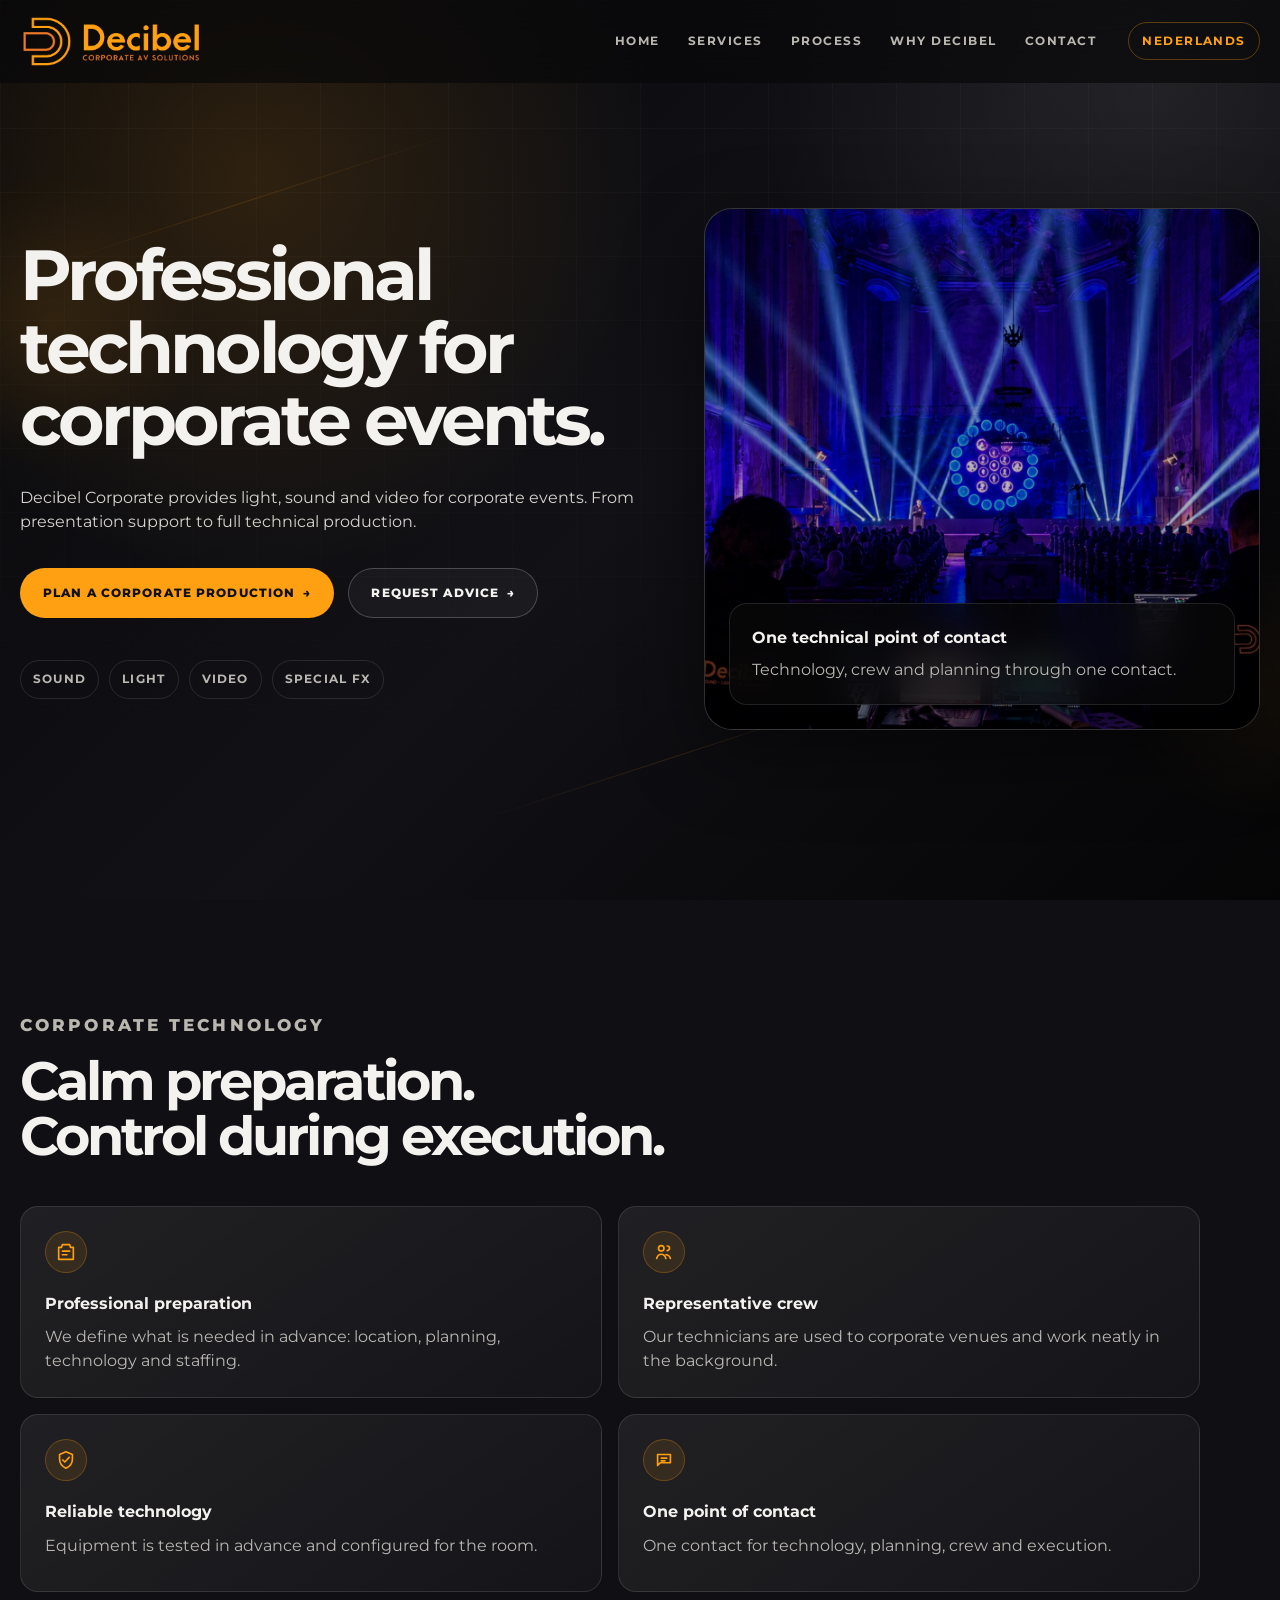
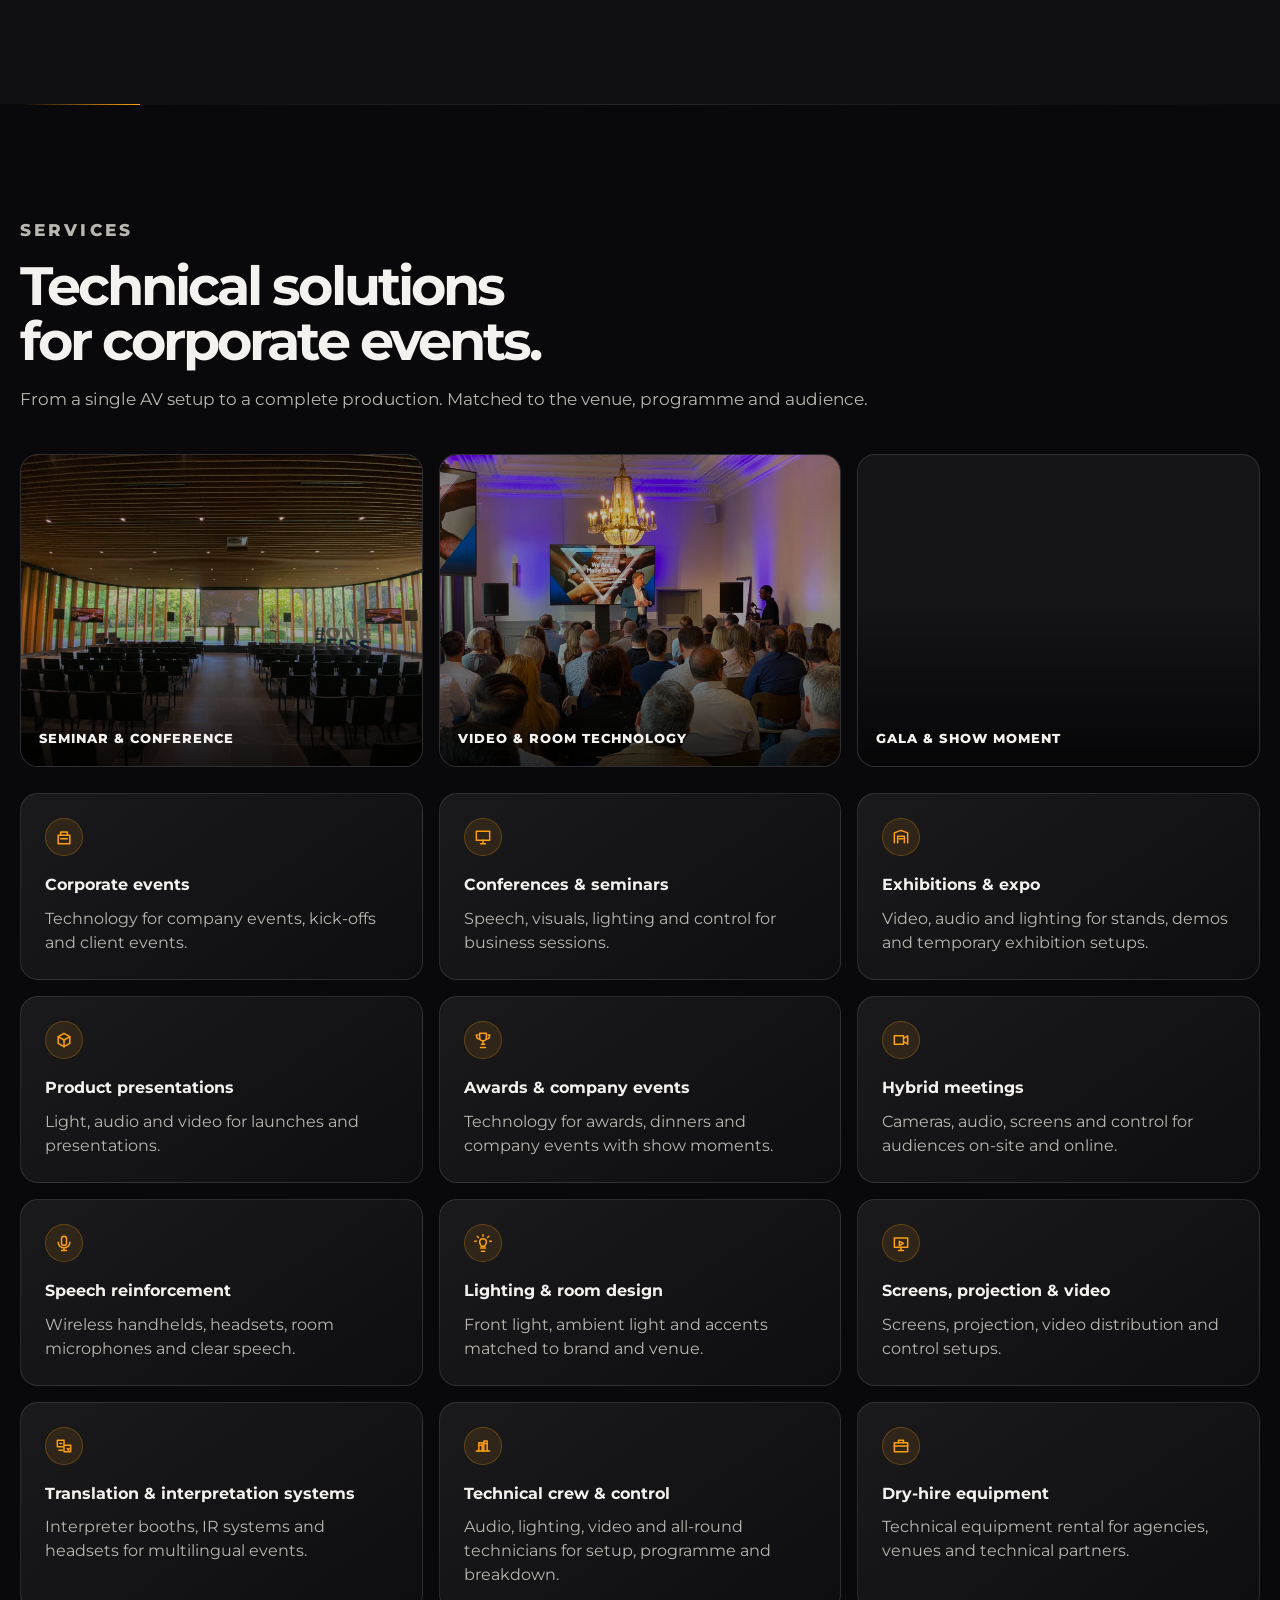
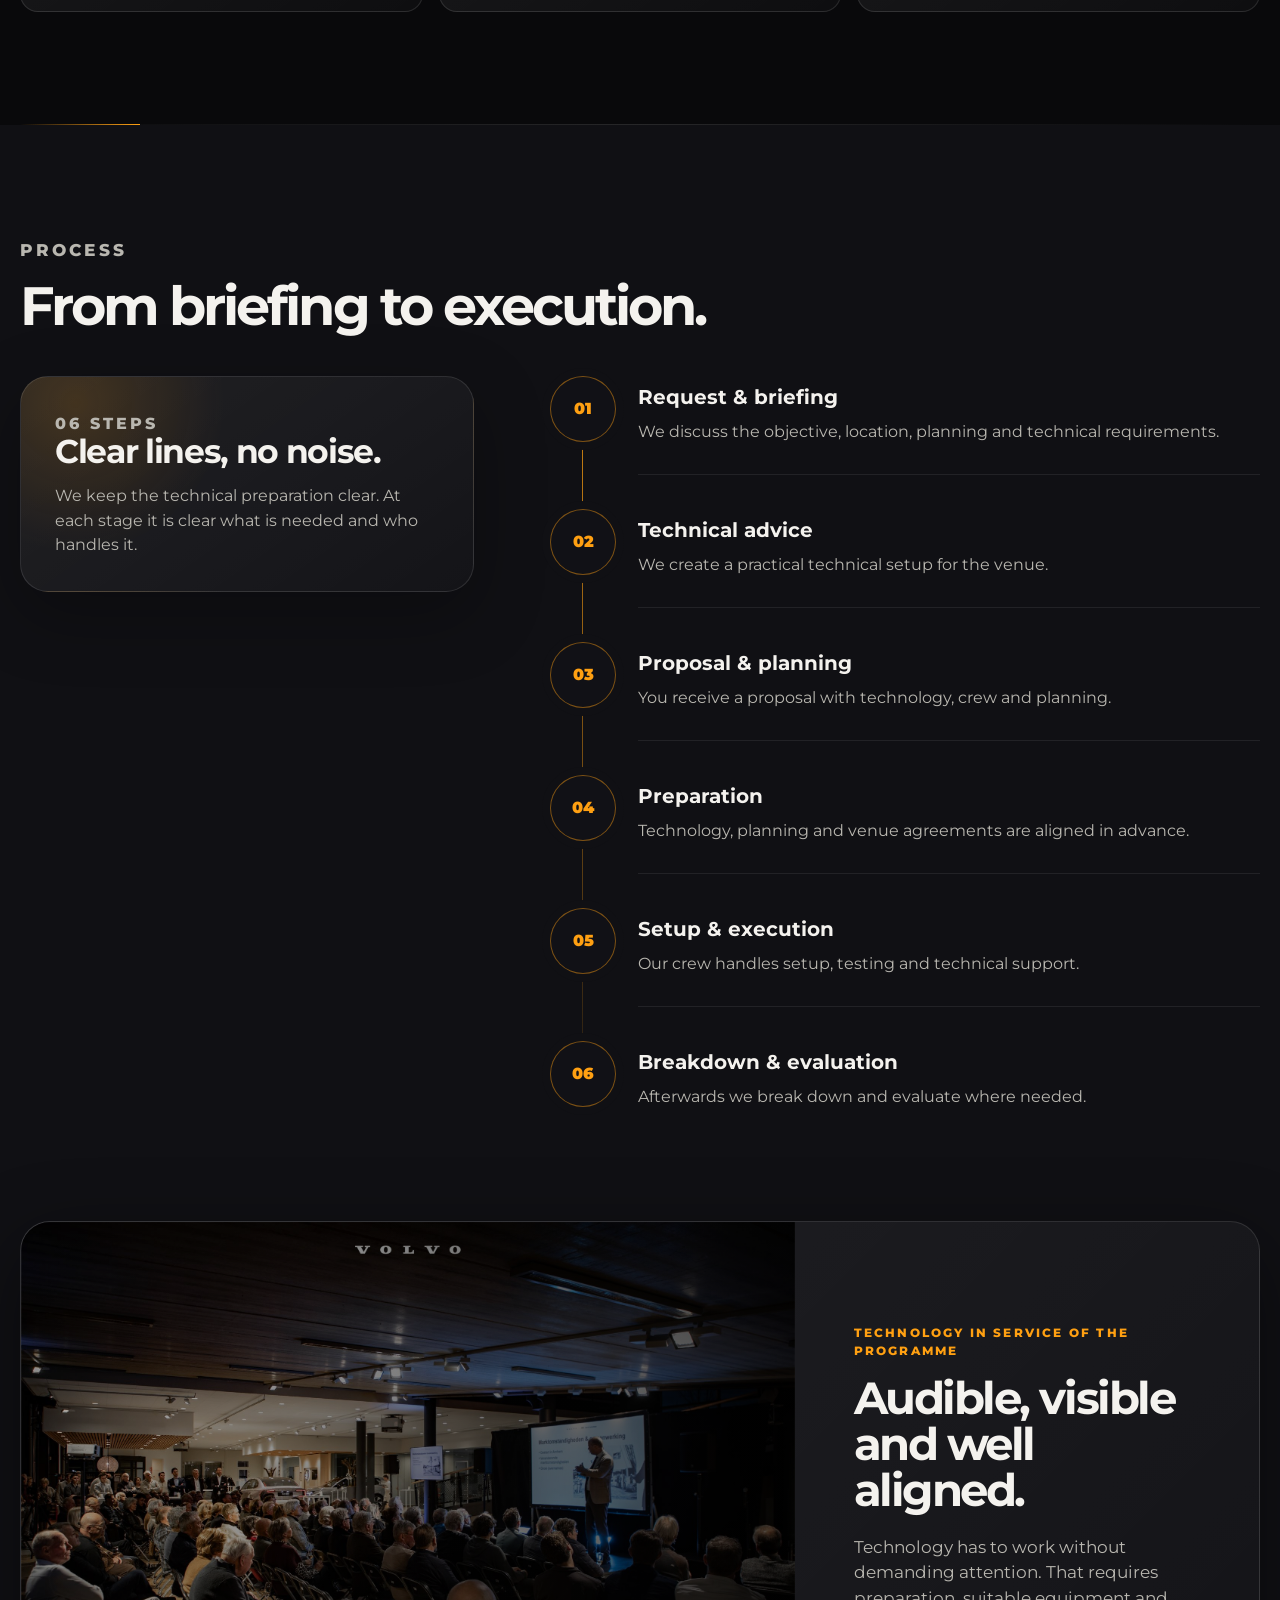
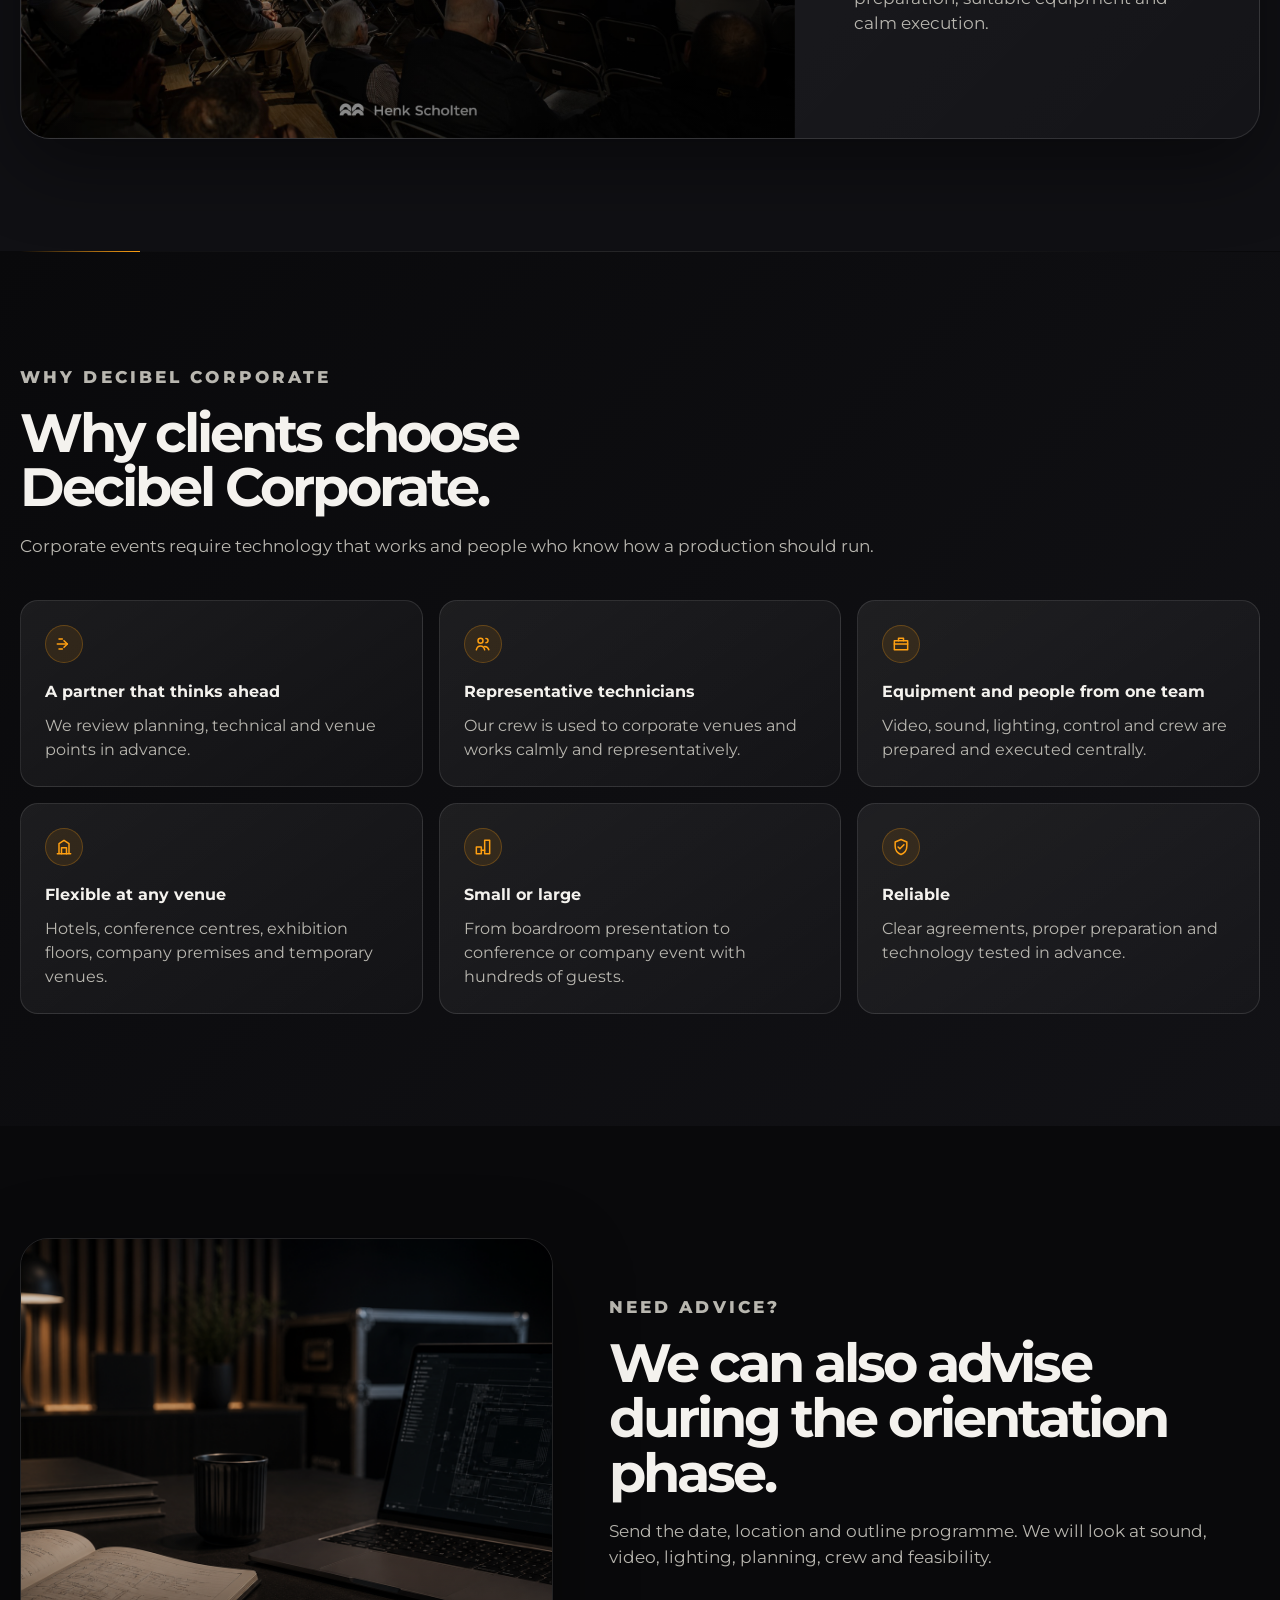
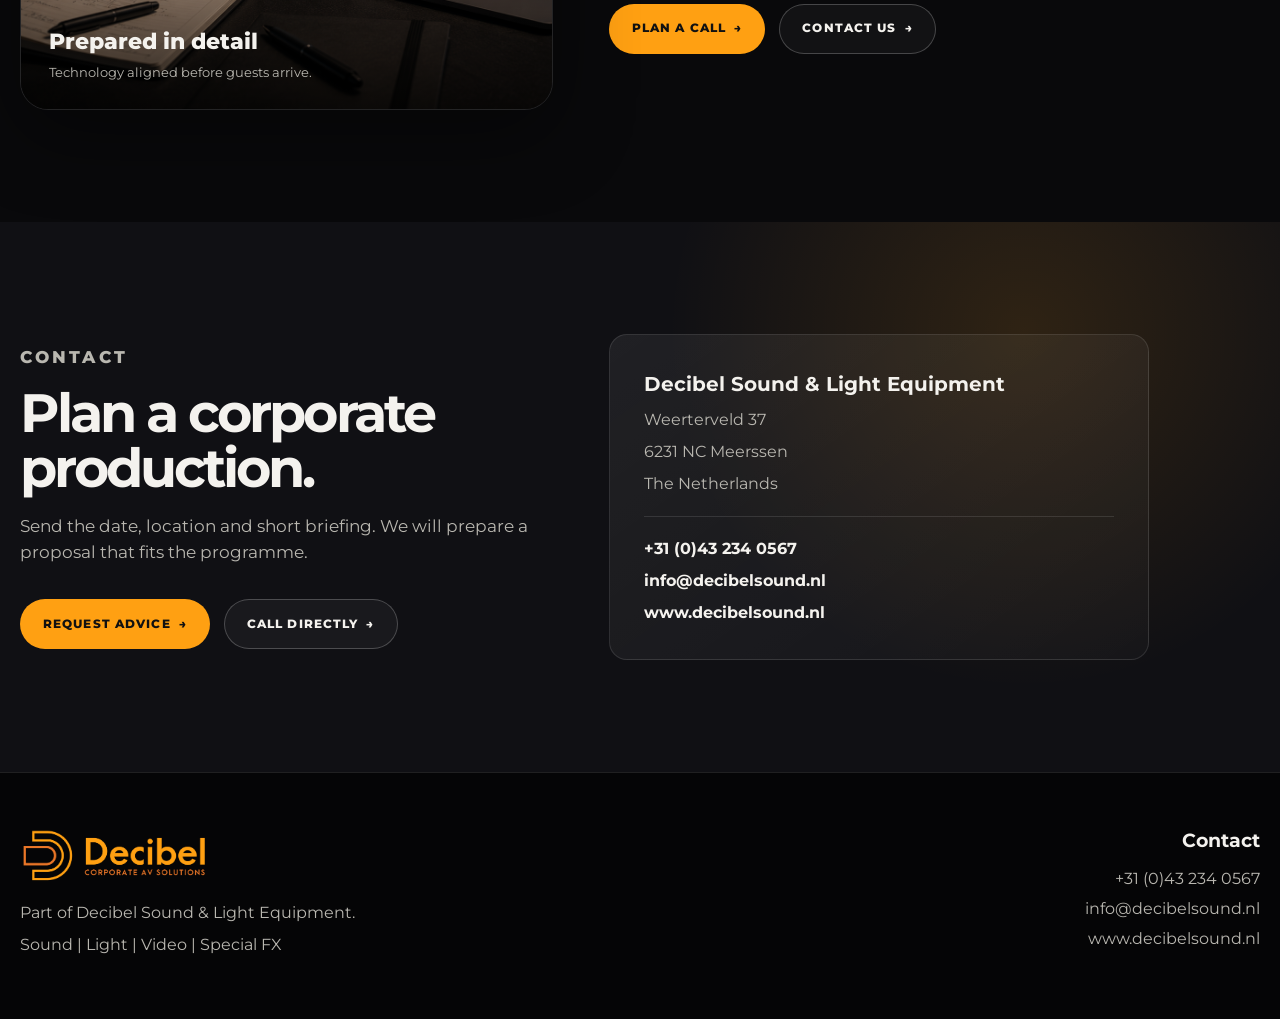
==== commit 8d33e3fb: "Update index.html" ====
--- a/en/index.html
+++ b/en/index.html
@@ -14,7 +14,7 @@
 
 
 
-<title>Decibel Corporate | Sound, lighting and video for business events</title><meta content="Decibel Corporate provides sound, lighting, video, show control and technical crew for corporate events, conferences, seminars, trade shows and presentations." name="description"/><meta content="index, follow" name="robots"/><meta content="#0b0b0d" name="theme-color"/><link href="https://corporate.decibelsound.nl/en/" rel="canonical"/><link href="https://corporate.decibelsound.nl/nl/" hreflang="nl" rel="alternate"/><link href="https://corporate.decibelsound.nl/en/" hreflang="en" rel="alternate"/><link href="https://corporate.decibelsound.nl/" hreflang="x-default" rel="alternate"/><meta content="website" property="og:type"/><meta content="Decibel Corporate" property="og:site_name"/><meta content="Decibel Corporate | Corporate event technology" property="og:title"/><meta content="Sound, lighting, video and technical crew for corporate events, conferences, seminars, trade shows and business productions." property="og:description"/><meta content="https://corporate.decibelsound.nl/en/" property="og:url"/><meta content="en_US" property="og:locale"/><meta content="https://corporate.decibelsound.nl/assets/hero-corporate.jpg" property="og:image"/><meta content="2048" property="og:image:width"/><meta content="1152" property="og:image:height"/><meta content="Decibel Corporate event technology in a blue-lit venue" property="og:image:alt"/><meta content="summary_large_image" name="twitter:card"/><meta content="Decibel Corporate | Corporate event technology" name="twitter:title"/><meta content="Sound, lighting, video and technical crew for corporate events, conferences, seminars, trade shows and business productions." name="twitter:description"/><meta content="https://corporate.decibelsound.nl/assets/hero-corporate.jpg" name="twitter:image"/><link href="https://fonts.googleapis.com" rel="preconnect"/><link crossorigin="" href="https://fonts.gstatic.com" rel="preconnect"/><link as="image" fetchpriority="high" href="../assets/hero-corporate.jpg" rel="preload"/><link href="../assets/favicon.png" rel="icon" type="image/png"/><link href="../assets/apple-touch-icon.png" rel="apple-touch-icon"/><link href="../site.webmanifest" rel="manifest"/><link href="https://fonts.googleapis.com/css2?family=Montserrat:wght@400;500;600;700;800&amp;display=swap" rel="stylesheet"/><link href="../style.css" rel="stylesheet"/><script type="application/ld+json">{
+<title>Decibel Corporate | Sound, lighting and video for business events</title><meta content="Decibel Corporate provides sound, lighting, video, show control and technical crew for corporate events, conferences, seminars, trade shows and presentations." name="description"/><meta content="index, follow" name="robots"/><meta content="#0b0b0d" name="theme-color"/><link href="https://decibelcorporate.nl/en/" rel="canonical"/><link href="https://decibelcorporate.nl/nl/" hreflang="nl" rel="alternate"/><link href="https://decibelcorporate.nl/en/" hreflang="en" rel="alternate"/><link href="https://decibelcorporate.nl/" hreflang="x-default" rel="alternate"/><meta content="website" property="og:type"/><meta content="Decibel Corporate" property="og:site_name"/><meta content="Decibel Corporate | Corporate event technology" property="og:title"/><meta content="Sound, lighting, video and technical crew for corporate events, conferences, seminars, trade shows and business productions." property="og:description"/><meta content="https://decibelcorporate.nl/en/" property="og:url"/><meta content="en_US" property="og:locale"/><meta content="https://decibelcorporate.nl/assets/hero-corporate.jpg" property="og:image"/><meta content="2048" property="og:image:width"/><meta content="1152" property="og:image:height"/><meta content="Decibel Corporate event technology in a blue-lit venue" property="og:image:alt"/><meta content="summary_large_image" name="twitter:card"/><meta content="Decibel Corporate | Corporate event technology" name="twitter:title"/><meta content="Sound, lighting, video and technical crew for corporate events, conferences, seminars, trade shows and business productions." name="twitter:description"/><meta content="https://decibelcorporate.nl/assets/hero-corporate.jpg" name="twitter:image"/><link href="https://fonts.googleapis.com" rel="preconnect"/><link crossorigin="" href="https://fonts.gstatic.com" rel="preconnect"/><link as="image" fetchpriority="high" href="../assets/hero-corporate.jpg" rel="preload"/><link href="../assets/favicon.png" rel="icon" type="image/png"/><link href="../assets/apple-touch-icon.png" rel="apple-touch-icon"/><link href="../site.webmanifest" rel="manifest"/><link href="https://fonts.googleapis.com/css2?family=Montserrat:wght@400;500;600;700;800&amp;display=swap" rel="stylesheet"/><link href="../style.css" rel="stylesheet"/><script type="application/ld+json">{
   "@context": "https://schema.org",
   "@type": "LocalBusiness",
   "name": "Decibel Corporate",
@@ -24,11 +24,11 @@
     "name": "Decibel Sound & Light Equipment",
     "url": "https://www.decibelsound.nl/"
   },
-  "url": "https://corporate.decibelsound.nl/",
+  "url": "https://decibelcorporate.nl/",
   "telephone": "+31 43 234 0567",
   "email": "info@decibelsound.nl",
-  "image": "https://corporate.decibelsound.nl/assets/hero-corporate.jpg",
-  "logo": "https://corporate.decibelsound.nl/assets/decibel-corporate.png",
+  "image": "https://decibelcorporate.nl/assets/hero-corporate.jpg",
+  "logo": "https://decibelcorporate.nl/assets/decibel-corporate.png",
   "address": {
     "@type": "PostalAddress",
     "streetAddress": "Weerterveld 37",
